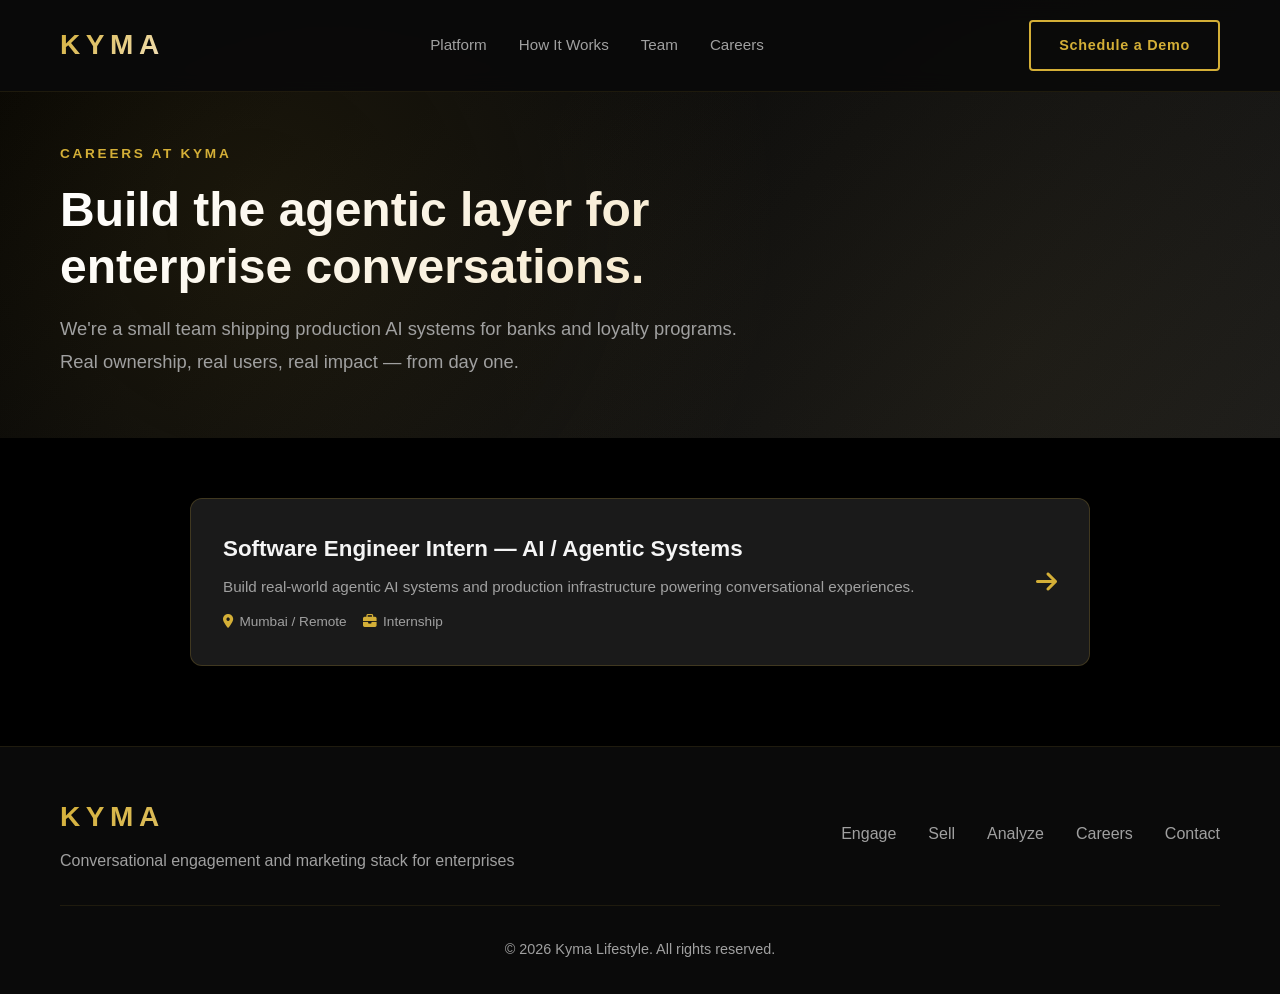
==== careers/index.html @ 0ba02172 "Add careers page with Software Engineer Intern role Adds a careers section at /careers/ listing open" ====
<!DOCTYPE html>
<html lang="en">
<head>
    <meta charset="UTF-8">
    <meta name="viewport" content="width=device-width, initial-scale=1.0">
    <title>Careers · Kyma</title>
    <meta name="description" content="Build agentic AI systems that power conversational engagement for enterprises. Open roles at Kyma.">
    <link rel="stylesheet" href="../styles.css">
    <link rel="stylesheet" href="https://cdnjs.cloudflare.com/ajax/libs/font-awesome/6.5.1/css/all.min.css">
    <style>
        .careers-hero {
            padding: 140px 20px 60px;
            background: linear-gradient(135deg, #000000 0%, #1a1a1a 100%);
            position: relative;
            overflow: hidden;
        }
        .careers-hero::before {
            content: '';
            position: absolute;
            top: 0; left: 0; right: 0; bottom: 0;
            background: radial-gradient(circle at 20% 50%, rgba(212, 175, 55, 0.1) 0%, transparent 50%),
                        radial-gradient(circle at 80% 80%, rgba(212, 175, 55, 0.05) 0%, transparent 50%);
            pointer-events: none;
        }
        .careers-hero .container { position: relative; z-index: 1; }
        .careers-eyebrow {
            display: inline-block;
            color: var(--primary-gold);
            font-size: 0.85rem;
            font-weight: 600;
            letter-spacing: 0.2em;
            text-transform: uppercase;
            margin-bottom: 1rem;
        }
        .careers-title {
            font-size: 3rem;
            font-weight: 700;
            line-height: 1.2;
            margin-bottom: 1rem;
            background: linear-gradient(135deg, #ffffff 0%, var(--secondary-gold) 100%);
            -webkit-background-clip: text;
            -webkit-text-fill-color: transparent;
            background-clip: text;
            max-width: 800px;
        }
        .careers-subtitle {
            color: var(--text-gray);
            font-size: 1.15rem;
            line-height: 1.8;
            max-width: 700px;
        }
        .roles-section {
            padding: 60px 20px 80px;
            background: var(--bg-dark);
        }
        .roles-grid {
            display: grid;
            gap: 1.5rem;
            max-width: 900px;
            margin: 0 auto;
        }
        .role-card {
            background: var(--bg-card);
            border: 1px solid rgba(212, 175, 55, 0.2);
            border-radius: 12px;
            padding: 2rem;
            text-decoration: none;
            color: inherit;
            transition: all 0.3s ease;
            display: flex;
            justify-content: space-between;
            align-items: center;
            gap: 1rem;
        }
        .role-card:hover {
            border-color: var(--primary-gold);
            transform: translateY(-3px);
            box-shadow: 0 10px 30px rgba(212, 175, 55, 0.15);
        }
        .role-info h3 {
            color: var(--text-light);
            font-size: 1.4rem;
            margin-bottom: 0.5rem;
        }
        .role-info p {
            color: var(--text-gray);
            font-size: 0.95rem;
            margin-bottom: 0.75rem;
        }
        .role-meta {
            display: flex;
            flex-wrap: wrap;
            gap: 1rem;
            color: var(--text-gray);
            font-size: 0.85rem;
        }
        .role-meta span i {
            color: var(--primary-gold);
            margin-right: 0.4rem;
        }
        .role-arrow {
            color: var(--primary-gold);
            font-size: 1.5rem;
            flex-shrink: 0;
        }
        .empty-state {
            text-align: center;
            color: var(--text-gray);
            padding: 2rem;
        }
        @media (max-width: 768px) {
            .careers-hero { padding: 110px 16px 40px; }
            .careers-title { font-size: 2.1rem; }
            .careers-subtitle { font-size: 1.02rem; }
            .roles-section { padding: 40px 16px 60px; }
            .role-card { flex-direction: column; align-items: flex-start; padding: 1.5rem; }
            .role-info h3 { font-size: 1.2rem; }
            .role-arrow { display: none; }
        }
        @media (max-width: 480px) {
            .careers-title { font-size: 1.7rem; }
            .careers-subtitle { font-size: 0.95rem; }
            .role-card { padding: 1.25rem; }
        }
    </style>
</head>
<body>
    <nav class="navbar">
        <div class="container">
            <div class="nav-content">
                <a href="../" class="logo" style="text-decoration: none;">KYMA</a>
                <div class="nav-links">
                    <a href="../#engage">Platform</a>
                    <a href="../#how-it-works">How It Works</a>
                    <a href="../#team">Team</a>
                    <a href="./">Careers</a>
                </div>
                <a href="../#contact" class="nav-cta">Schedule a Demo</a>
            </div>
        </div>
    </nav>

    <section class="careers-hero">
        <div class="container">
            <span class="careers-eyebrow">Careers at Kyma</span>
            <h1 class="careers-title">Build the agentic layer for enterprise conversations.</h1>
            <p class="careers-subtitle">
                We're a small team shipping production AI systems for banks and loyalty programs.
                Real ownership, real users, real impact — from day one.
            </p>
        </div>
    </section>

    <section class="roles-section">
        <div class="container">
            <div class="roles-grid">
                <a href="software-engineer-intern/" class="role-card">
                    <div class="role-info">
                        <h3>Software Engineer Intern — AI / Agentic Systems</h3>
                        <p>Build real-world agentic AI systems and production infrastructure powering conversational experiences.</p>
                        <div class="role-meta">
                            <span><i class="fas fa-location-dot"></i>Mumbai / Remote</span>
                            <span><i class="fas fa-briefcase"></i>Internship</span>
                        </div>
                    </div>
                    <div class="role-arrow"><i class="fas fa-arrow-right"></i></div>
                </a>
            </div>
        </div>
    </section>

    <footer class="footer">
        <div class="container">
            <div class="footer-content">
                <div class="footer-left">
                    <div class="logo">KYMA</div>
                    <p>Conversational engagement and marketing stack for enterprises</p>
                </div>
                <div class="footer-right">
                    <a href="../#engage">Engage</a>
                    <a href="../#sell">Sell</a>
                    <a href="../#analyze">Analyze</a>
                    <a href="./">Careers</a>
                    <a href="mailto:vatsal@kymalifestyle.com">Contact</a>
                </div>
            </div>
            <div class="footer-bottom">
                <p>&copy; 2026 Kyma Lifestyle. All rights reserved.</p>
            </div>
        </div>
    </footer>
</body>
</html>
---- styles.css ----
/* Reset and Base Styles */
* {
    margin: 0;
    padding: 0;
    box-sizing: border-box;
}

:root {
    --primary-dark: #0a0a0a;
    --primary-gold: #d4af37;
    --secondary-gold: #f4e4c1;
    --text-light: #f5f5f5;
    --text-gray: #a0a0a0;
    --bg-dark: #000000;
    --bg-card: #1a1a1a;
    --accent-blue: #2563eb;
    --accent-green: #25d366;
}

html {
    scroll-behavior: smooth;
    overflow-x: hidden;
}

body {
    font-family: -apple-system, BlinkMacSystemFont, 'Segoe UI', 'Roboto', 'Helvetica Neue', Arial, sans-serif;
    line-height: 1.6;
    color: var(--text-light);
    background-color: var(--bg-dark);
    overflow-x: hidden;
    width: 100%;
}

img, video, iframe { max-width: 100%; height: auto; }

.container {
    max-width: 1200px;
    margin: 0 auto;
    padding: 0 20px;
}

/* Navigation */
.navbar {
    position: fixed;
    top: 0;
    left: 0;
    right: 0;
    width: 100%;
    background: rgba(10, 10, 10, 0.95);
    backdrop-filter: blur(10px);
    z-index: 1000;
    border-bottom: 1px solid rgba(212, 175, 55, 0.1);
}

.nav-content {
    display: flex;
    justify-content: space-between;
    align-items: center;
    padding: 1.25rem 0;
    gap: 1rem;
    min-width: 0;
}

.logo, .nav-cta {
    flex-shrink: 0;
}

.logo {
    font-size: 1.75rem;
    font-weight: 700;
    letter-spacing: 0.2em;
    background: linear-gradient(135deg, var(--primary-gold), var(--secondary-gold));
    -webkit-background-clip: text;
    -webkit-text-fill-color: transparent;
    background-clip: text;
}

.nav-links {
    display: flex;
    gap: 2rem;
    align-items: center;
}

.nav-links a {
    color: var(--text-gray);
    text-decoration: none;
    font-weight: 500;
    font-size: 0.95rem;
    transition: color 0.3s ease;
}

.nav-links a:hover {
    color: var(--primary-gold);
}

.nav-cta {
    padding: 0.75rem 1.75rem;
    background: transparent;
    color: var(--primary-gold);
    border: 2px solid var(--primary-gold);
    text-decoration: none;
    border-radius: 4px;
    font-weight: 600;
    font-size: 0.9rem;
    transition: all 0.3s ease;
    letter-spacing: 0.05em;
    white-space: nowrap;
}

.nav-cta:hover {
    background: var(--primary-gold);
    color: var(--bg-dark);
    transform: translateY(-2px);
}

/* Hero Section */
.hero {
    min-height: 90vh;
    display: flex;
    align-items: center;
    padding: 140px 20px 80px;
    background: linear-gradient(135deg, #000000 0%, #1a1a1a 100%);
    position: relative;
    overflow: hidden;
}

.hero::before {
    content: '';
    position: absolute;
    top: 0;
    left: 0;
    right: 0;
    bottom: 0;
    background: radial-gradient(circle at 20% 50%, rgba(212, 175, 55, 0.1) 0%, transparent 50%),
                radial-gradient(circle at 80% 80%, rgba(212, 175, 55, 0.05) 0%, transparent 50%);
    pointer-events: none;
}

.hero-wrapper {
    display: grid;
    grid-template-columns: 1fr 1fr;
    gap: 4rem;
    align-items: center;
    position: relative;
    z-index: 1;
}

.hero-text {
    max-width: 600px;
}

.hero-title {
    font-size: 3.25rem;
    font-weight: 700;
    line-height: 1.2;
    margin-bottom: 1.5rem;
    background: linear-gradient(135deg, #ffffff 0%, var(--secondary-gold) 100%);
    -webkit-background-clip: text;
    -webkit-text-fill-color: transparent;
    background-clip: text;
}

.hero-subtitle {
    font-size: 1.2rem;
    color: var(--text-gray);
    margin-bottom: 2rem;
    line-height: 1.8;
}

.cta-button {
    display: inline-block;
    padding: 1rem 2.5rem;
    background: var(--primary-gold);
    color: var(--bg-dark);
    text-decoration: none;
    border-radius: 6px;
    font-weight: 700;
    font-size: 1.05rem;
    transition: all 0.3s ease;
    letter-spacing: 0.05em;
    box-shadow: 0 4px 20px rgba(212, 175, 55, 0.3);
}

.cta-button:hover {
    transform: translateY(-3px);
    box-shadow: 0 6px 30px rgba(212, 175, 55, 0.5);
}

.platform-badges {
    display: flex;
    gap: 1.5rem;
    margin-top: 2rem;
    font-size: 2rem;
}

.platform-badges i {
    color: var(--primary-gold);
    transition: transform 0.3s ease;
}

.platform-badges i:hover {
    transform: scale(1.1);
}

/* Chat Mockup */
.hero-chat {
    display: flex;
    justify-content: center;
    align-items: center;
}

.chat-container {
    width: 100%;
    max-width: 400px;
    background: var(--bg-card);
    border-radius: 20px;
    overflow: hidden;
    border: 1px solid rgba(212, 175, 55, 0.2);
    box-shadow: 0 10px 40px rgba(0, 0, 0, 0.5);
}

.chat-header {
    background: linear-gradient(135deg, var(--primary-gold), var(--secondary-gold));
    padding: 1.25rem;
    display: flex;
    justify-content: space-between;
    align-items: center;
}

.chat-logo {
    font-size: 1.25rem;
    font-weight: 700;
    color: var(--bg-dark);
    letter-spacing: 0.15em;
}

.chat-status {
    font-size: 0.85rem;
    color: rgba(10, 10, 10, 0.7);
    font-weight: 600;
}

.chat-messages {
    padding: 1.5rem;
    height: 400px;
    overflow: hidden;
    display: flex;
    flex-direction: column;
    gap: 1rem;
}

.chat-message {
    display: flex;
    animation: slideIn 0.4s ease;
}

@keyframes slideIn {
    from {
        opacity: 0;
        transform: translateY(10px);
    }
    to {
        opacity: 1;
        transform: translateY(0);
    }
}

.chat-message.user {
    justify-content: flex-end;
}

.chat-message.kyma {
    justify-content: flex-start;
}

.message-bubble {
    max-width: 80%;
    padding: 0.9rem 1.2rem;
    border-radius: 18px;
    font-size: 0.95rem;
    line-height: 1.5;
}

.chat-message.user .message-bubble {
    background: linear-gradient(135deg, rgba(212, 175, 55, 0.2), rgba(244, 228, 193, 0.15));
    color: var(--text-light);
    border-bottom-right-radius: 4px;
}

.chat-message.kyma .message-bubble {
    background: rgba(255, 255, 255, 0.05);
    color: var(--text-light);
    border-bottom-left-radius: 4px;
}

.typing-indicator {
    display: flex;
    gap: 5px;
    padding: 0.9rem 1.2rem;
    background: rgba(255, 255, 255, 0.05);
    border-radius: 18px;
    width: fit-content;
}

.typing-dot {
    width: 8px;
    height: 8px;
    background: var(--primary-gold);
    border-radius: 50%;
    animation: typing 1.4s infinite;
}

.typing-dot:nth-child(2) {
    animation-delay: 0.2s;
}

.typing-dot:nth-child(3) {
    animation-delay: 0.4s;
}

@keyframes typing {
    0%, 60%, 100% {
        transform: translateY(0);
        opacity: 0.7;
    }
    30% {
        transform: translateY(-10px);
        opacity: 1;
    }
}

/* Icon Wrapper */
.icon-wrapper {
    width: 70px;
    height: 70px;
    border-radius: 50%;
    background: linear-gradient(135deg, rgba(212, 175, 55, 0.2), rgba(244, 228, 193, 0.1));
    display: flex;
    align-items: center;
    justify-content: center;
    margin: 0 auto 1.5rem;
    font-size: 2rem;
    color: var(--primary-gold);
}

/* Section Styles */
section {
    padding: 100px 20px;
}

.section-title {
    font-size: 2.75rem;
    text-align: center;
    margin-bottom: 1rem;
    font-weight: 700;
    background: linear-gradient(135deg, #ffffff 0%, var(--secondary-gold) 100%);
    -webkit-background-clip: text;
    -webkit-text-fill-color: transparent;
    background-clip: text;
}

.section-subtitle {
    text-align: center;
    font-size: 1.2rem;
    color: var(--text-gray);
    margin-bottom: 4rem;
    max-width: 700px;
    margin-left: auto;
    margin-right: auto;
}

/* Pillar Sections */
.pillar.engage {
    background: var(--primary-dark);
}

.pillar.sell {
    background: var(--bg-dark);
}

.pillar.analyze {
    background: var(--primary-dark);
}

.pillar-header {
    text-align: center;
    margin-bottom: 2rem;
}

.pillar-icon-wrapper {
    width: 90px;
    height: 90px;
    border-radius: 50%;
    background: linear-gradient(135deg, var(--primary-gold), var(--secondary-gold));
    color: var(--bg-dark);
    font-size: 2.5rem;
    display: flex;
    align-items: center;
    justify-content: center;
    margin: 0 auto 1.5rem;
}

.pillar-grid {
    display: grid;
    grid-template-columns: repeat(auto-fit, minmax(300px, 1fr));
    gap: 2rem;
    margin-top: 4rem;
}

.pillar-card {
    background: var(--bg-card);
    padding: 2.5rem;
    border-radius: 12px;
    border: 1px solid rgba(212, 175, 55, 0.1);
    text-align: center;
    transition: all 0.3s ease;
}

.pillar-card:hover {
    border-color: var(--primary-gold);
    transform: translateY(-5px);
    box-shadow: 0 10px 30px rgba(212, 175, 55, 0.2);
}

.pillar-card h3 {
    font-size: 1.5rem;
    margin-bottom: 1rem;
    color: var(--text-light);
}

.pillar-card p {
    color: var(--text-gray);
    line-height: 1.7;
}

/* How It Works Section */
.how-it-works {
    background: var(--bg-dark);
}

.steps {
    display: grid;
    grid-template-columns: repeat(auto-fit, minmax(250px, 1fr));
    gap: 3rem;
    margin-top: 4rem;
}

.step {
    text-align: center;
}

.step-icon {
    width: 70px;
    height: 70px;
    border-radius: 50%;
    background: linear-gradient(135deg, var(--primary-gold), var(--secondary-gold));
    color: var(--bg-dark);
    font-size: 2rem;
    display: flex;
    align-items: center;
    justify-content: center;
    margin: 0 auto 1.5rem;
}

.step h3 {
    font-size: 1.5rem;
    margin-bottom: 1rem;
    color: var(--text-light);
}

.step p {
    color: var(--text-gray);
    line-height: 1.7;
}

/* Team Section */
.team {
    background: var(--bg-dark);
}

.team-bio {
    text-align: center;
    font-size: 1.15rem;
    color: var(--text-gray);
    max-width: 900px;
    margin: 2rem auto 4rem;
    line-height: 1.8;
}

.team-grid {
    display: grid;
    grid-template-columns: repeat(3, 1fr);
    gap: 3rem;
    max-width: 1100px;
    margin: 0 auto;
}

.team-member {
    background: var(--bg-card);
    padding: 2.5rem;
    border-radius: 12px;
    text-align: center;
    border: 1px solid rgba(212, 175, 55, 0.1);
    transition: all 0.3s ease;
}

.team-member:hover {
    border-color: var(--primary-gold);
    transform: translateY(-5px);
}

.member-photo {
    width: 150px;
    height: 150px;
    margin: 0 auto 1.5rem;
    border-radius: 50%;
    overflow: hidden;
    border: 3px solid var(--primary-gold);
}

.photo-placeholder {
    width: 100%;
    height: 100%;
    background: linear-gradient(135deg, var(--primary-gold), var(--secondary-gold));
    display: flex;
    align-items: center;
    justify-content: center;
    font-size: 3rem;
    font-weight: 700;
    color: var(--bg-dark);
}

.team-member h3 {
    font-size: 1.6rem;
    margin-bottom: 0.5rem;
    color: var(--text-light);
}

.member-role {
    color: var(--primary-gold);
    font-size: 1.1rem;
    margin-bottom: 1.5rem;
    font-weight: 600;
}

.member-contact {
    display: flex;
    flex-direction: column;
    gap: 0.75rem;
}

.member-contact a {
    color: var(--text-gray);
    text-decoration: none;
    transition: color 0.3s ease;
    font-size: 0.95rem;
}

.member-contact a:hover {
    color: var(--primary-gold);
}

.social-links {
    display: flex;
    gap: 1rem;
    justify-content: center;
    margin-top: 0.5rem;
}

.linkedin-link,
.twitter-link {
    display: inline-flex;
    align-items: center;
    justify-content: center;
    font-size: 1.5rem;
    width: 40px;
    height: 40px;
    border-radius: 50%;
    transition: all 0.3s ease;
}

.linkedin-link {
    color: var(--accent-blue) !important;
}

.linkedin-link:hover {
    background: rgba(37, 99, 235, 0.1);
    transform: scale(1.1);
}

.twitter-link {
    color: #1DA1F2 !important;
}

.twitter-link:hover {
    background: rgba(29, 161, 242, 0.1);
    transform: scale(1.1);
}

/* Contact Section */
.contact {
    background: linear-gradient(135deg, var(--primary-dark) 0%, var(--bg-dark) 100%);
    text-align: center;
    padding: 120px 20px;
}

.contact-content h2 {
    font-size: 3rem;
    margin-bottom: 1rem;
    background: linear-gradient(135deg, #ffffff 0%, var(--secondary-gold) 100%);
    -webkit-background-clip: text;
    -webkit-text-fill-color: transparent;
    background-clip: text;
}

.contact-content p {
    font-size: 1.25rem;
    color: var(--text-gray);
    margin-bottom: 3rem;
}

.contact-options {
    display: flex;
    gap: 1.5rem;
    justify-content: center;
    flex-wrap: wrap;
}

.contact-button {
    padding: 1rem 2.5rem;
    background: var(--primary-gold);
    color: var(--bg-dark);
    text-decoration: none;
    border-radius: 6px;
    font-weight: 700;
    font-size: 1.05rem;
    transition: all 0.3s ease;
    letter-spacing: 0.05em;
}

.contact-button:hover {
    transform: translateY(-3px);
    box-shadow: 0 6px 30px rgba(212, 175, 55, 0.5);
}

.contact-button.secondary {
    background: transparent;
    color: var(--primary-gold);
    border: 2px solid var(--primary-gold);
}

.contact-button.secondary:hover {
    background: var(--primary-gold);
    color: var(--bg-dark);
}

/* Footer */
.footer {
    background: var(--primary-dark);
    padding: 3rem 20px 2rem;
    border-top: 1px solid rgba(212, 175, 55, 0.1);
}

.footer-content {
    display: flex;
    justify-content: space-between;
    align-items: center;
    margin-bottom: 2rem;
    flex-wrap: wrap;
    gap: 2rem;
}

.footer-left p {
    color: var(--text-gray);
    margin-top: 0.5rem;
}

.footer-right {
    display: flex;
    gap: 2rem;
}

.footer-right a {
    color: var(--text-gray);
    text-decoration: none;
    transition: color 0.3s ease;
}

.footer-right a:hover {
    color: var(--primary-gold);
}

.footer-bottom {
    text-align: center;
    padding-top: 2rem;
    border-top: 1px solid rgba(212, 175, 55, 0.1);
}

.footer-bottom p {
    color: var(--text-gray);
    font-size: 0.9rem;
}

/* Responsive Design */
@media (max-width: 1024px) {
    .team-grid {
        grid-template-columns: repeat(2, 1fr);
    }
}

@media (max-width: 768px) {
    .nav-links {
        display: none;
    }

    .nav-content {
        gap: 0.75rem;
        padding: 0.95rem 0;
    }

    .logo {
        font-size: 1.5rem;
        letter-spacing: 0.18em;
    }

    .nav-cta {
        padding: 0.55rem 1rem;
        font-size: 0.8rem;
        letter-spacing: 0.03em;
    }

    .hero {
        padding: 110px 0 60px;
        min-height: auto;
    }

    .hero-wrapper {
        grid-template-columns: 1fr;
        gap: 2.5rem;
    }

    .hero-text {
        text-align: center;
        max-width: 100%;
    }

    .hero-title {
        font-size: 2.4rem;
    }

    .hero-subtitle {
        font-size: 1.05rem;
        line-height: 1.65;
    }

    .platform-badges {
        justify-content: center;
        gap: 1.25rem;
        font-size: 1.75rem;
    }

    .chat-container {
        max-width: 100%;
    }

    .chat-messages {
        height: 380px;
    }

    section {
        padding: 60px 0;
    }

    .section-title {
        font-size: 2rem;
    }

    .section-subtitle {
        font-size: 1.05rem;
        margin-bottom: 2.5rem;
    }

    .pillar-icon-wrapper {
        width: 70px;
        height: 70px;
        font-size: 2rem;
    }

    .pillar-grid,
    .steps,
    .team-grid {
        grid-template-columns: 1fr;
        gap: 1.25rem;
        margin-top: 2rem;
    }

    .pillar-card,
    .team-member {
        padding: 1.75rem 1.5rem;
    }

    .step h3,
    .pillar-card h3 {
        font-size: 1.25rem;
    }

    .team-bio {
        font-size: 1rem;
        margin: 1.5rem auto 2.5rem;
    }

    .member-photo {
        width: 110px;
        height: 110px;
    }

    .photo-placeholder {
        font-size: 2.25rem;
    }

    .team-member h3 {
        font-size: 1.35rem;
    }

    .contact {
        padding: 70px 0;
    }

    .contact-content h2 {
        font-size: 2rem;
    }

    .contact-content p {
        font-size: 1.05rem;
        margin-bottom: 2rem;
    }

    .footer {
        padding: 2.5rem 0 1.5rem;
    }

    .footer-content {
        flex-direction: column;
        text-align: center;
    }

    .footer-right {
        flex-wrap: wrap;
        justify-content: center;
        gap: 1.25rem;
    }
}

@media (max-width: 480px) {
    .container {
        padding: 0 16px;
    }

    .nav-content {
        gap: 0.5rem;
        padding: 0.85rem 0;
    }

    .logo {
        font-size: 1.3rem;
        letter-spacing: 0.12em;
    }

    .nav-cta {
        padding: 0.5rem 0.8rem;
        font-size: 0.74rem;
        border-width: 1.5px;
        letter-spacing: 0.02em;
    }

    .hero {
        padding: 100px 0 50px;
    }

    .hero-title {
        font-size: 1.95rem;
        line-height: 1.18;
    }

    .hero-subtitle {
        font-size: 0.98rem;
    }

    .cta-button {
        padding: 0.85rem 2rem;
        font-size: 1rem;
    }

    .platform-badges {
        font-size: 1.5rem;
        gap: 1rem;
    }

    section {
        padding: 50px 0;
    }

    .section-title {
        font-size: 1.7rem;
    }

    .section-subtitle {
        font-size: 1rem;
    }

    .pillar-card,
    .team-member {
        padding: 1.5rem 1.25rem;
    }

    .contact {
        padding: 60px 0;
    }

    .contact-content h2 {
        font-size: 1.7rem;
    }

    .contact-options {
        flex-direction: column;
    }

    .contact-button {
        width: 100%;
        text-align: center;
    }

    .chat-messages {
        height: 340px;
        padding: 1rem;
    }

    .chat-header {
        padding: 1rem;
    }

    .chat-logo {
        font-size: 1.1rem;
    }

    .message-bubble {
        font-size: 0.9rem;
        padding: 0.75rem 1rem;
    }

    .footer-right {
        gap: 1rem 1.5rem;
        font-size: 0.92rem;
    }
}

@media (max-width: 360px) {
    .container {
        padding: 0 14px;
    }

    .nav-content {
        gap: 0.4rem;
    }

    .logo {
        font-size: 1.2rem;
        letter-spacing: 0.1em;
    }

    .nav-cta {
        padding: 0.45rem 0.65rem;
        font-size: 0.7rem;
    }

    .hero-title {
        font-size: 1.75rem;
    }
}
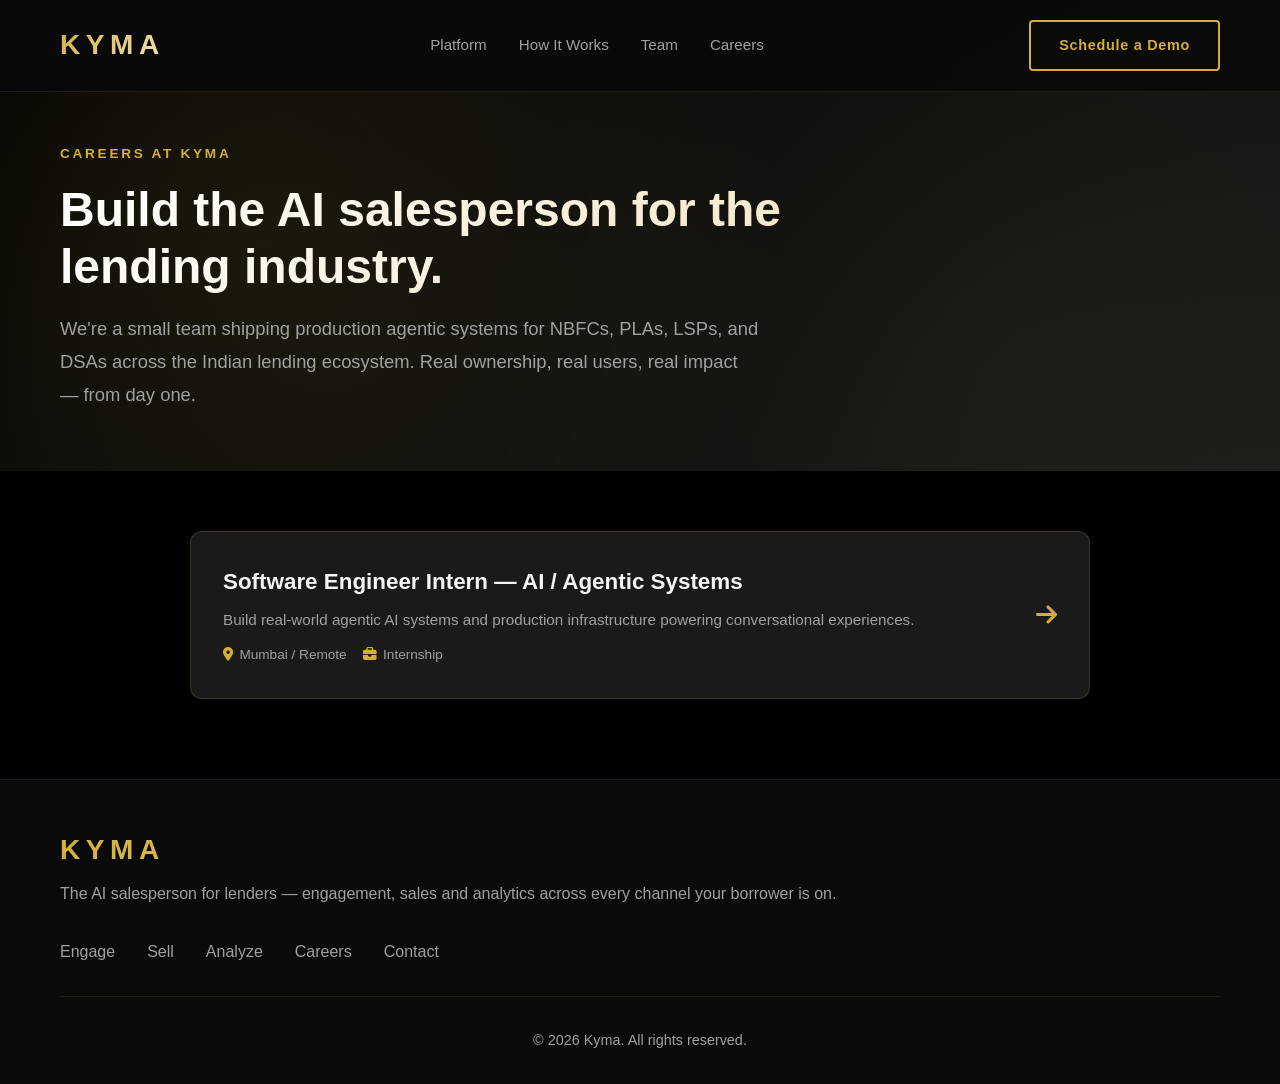
==== commit b3ac1478: "Rebrand to AI salesperson for lending (NBFC/PLA/LSP/DSA) Pivot positioning from generic "engagement " ====
--- a/careers/index.html
+++ b/careers/index.html
@@ -143,9 +143,9 @@
     <section class="careers-hero">
         <div class="container">
             <span class="careers-eyebrow">Careers at Kyma</span>
-            <h1 class="careers-title">Build the agentic layer for enterprise conversations.</h1>
+            <h1 class="careers-title">Build the AI salesperson for the lending industry.</h1>
             <p class="careers-subtitle">
-                We're a small team shipping production AI systems for banks and loyalty programs.
+                We're a small team shipping production agentic systems for NBFCs, PLAs, LSPs, and DSAs across the Indian lending ecosystem.
                 Real ownership, real users, real impact — from day one.
             </p>
         </div>
@@ -174,7 +174,7 @@
             <div class="footer-content">
                 <div class="footer-left">
                     <div class="logo">KYMA</div>
-                    <p>Conversational engagement and marketing stack for enterprises</p>
+                    <p>The AI salesperson for lenders — engagement, sales and analytics across every channel your borrower is on.</p>
                 </div>
                 <div class="footer-right">
                     <a href="../#engage">Engage</a>
@@ -185,7 +185,7 @@
                 </div>
             </div>
             <div class="footer-bottom">
-                <p>&copy; 2026 Kyma Lifestyle. All rights reserved.</p>
+                <p>&copy; 2026 Kyma. All rights reserved.</p>
             </div>
         </div>
     </footer>
--- a/styles.css
+++ b/styles.css
@@ -205,8 +205,10 @@
 /* Chat Mockup */
 .hero-chat {
     display: flex;
+    flex-direction: column;
+    align-items: center;
     justify-content: center;
-    align-items: center;
+    width: 100%;
 }
 
 .chat-container {
@@ -243,10 +245,26 @@
 .chat-messages {
     padding: 1.5rem;
     height: 400px;
-    overflow: hidden;
+    overflow-y: auto;
+    overflow-x: hidden;
     display: flex;
     flex-direction: column;
     gap: 1rem;
+    scrollbar-width: thin;
+    scrollbar-color: rgba(212, 175, 55, 0.3) transparent;
+}
+
+.chat-messages::-webkit-scrollbar {
+    width: 4px;
+}
+
+.chat-messages::-webkit-scrollbar-track {
+    background: transparent;
+}
+
+.chat-messages::-webkit-scrollbar-thumb {
+    background: rgba(212, 175, 55, 0.3);
+    border-radius: 2px;
 }
 
 .chat-message {
@@ -977,3 +995,490 @@
         font-size: 1.75rem;
     }
 }
+
+/* =====================================================
+   Lending salesperson — hero supporting elements
+   ===================================================== */
+
+.hero-tagline {
+    font-size: 1.35rem;
+    color: var(--secondary-gold);
+    font-weight: 600;
+    margin-bottom: 1.25rem;
+    line-height: 1.4;
+}
+
+.audience-strip {
+    display: flex;
+    flex-wrap: wrap;
+    gap: 0.5rem;
+    margin-bottom: 2rem;
+}
+
+.audience-strip span {
+    background: rgba(212, 175, 55, 0.12);
+    color: var(--secondary-gold);
+    padding: 0.35rem 0.85rem;
+    border-radius: 999px;
+    font-size: 0.85rem;
+    font-weight: 600;
+    letter-spacing: 0.05em;
+    border: 1px solid rgba(212, 175, 55, 0.25);
+}
+
+.channel-strip {
+    display: flex;
+    flex-wrap: wrap;
+    align-items: center;
+    gap: 0.6rem;
+    margin-top: 1.75rem;
+    color: var(--text-gray);
+    font-size: 0.9rem;
+}
+
+.channel-strip .channel {
+    display: inline-flex;
+    align-items: center;
+    gap: 0.4rem;
+    padding: 0.4rem 0.85rem;
+    border-radius: 999px;
+    border: 1px solid rgba(212, 175, 55, 0.2);
+    background: rgba(255, 255, 255, 0.02);
+    font-weight: 600;
+    font-size: 0.85rem;
+}
+
+.channel-strip .channel.live {
+    color: var(--accent-green);
+    border-color: rgba(37, 211, 102, 0.4);
+    background: rgba(37, 211, 102, 0.08);
+}
+
+.channel-strip .channel.soon {
+    color: var(--text-light);
+}
+
+.channel-strip .channel.more {
+    background: transparent;
+    border: none;
+    color: var(--text-gray);
+    padding: 0.4rem 0;
+    font-weight: 400;
+    font-size: 0.82rem;
+}
+
+.voice-soon {
+    display: inline-block;
+    margin-left: 0.35rem;
+    padding: 0.1rem 0.45rem;
+    background: rgba(212, 175, 55, 0.18);
+    color: var(--primary-gold);
+    border-radius: 4px;
+    font-size: 0.65rem;
+    font-style: normal;
+    font-weight: 700;
+    letter-spacing: 0.08em;
+    text-transform: uppercase;
+}
+
+/* =====================================================
+   Demo tabs + chat surface additions
+   ===================================================== */
+
+.demo-tabs {
+    display: flex;
+    flex-wrap: wrap;
+    gap: 0.4rem;
+    max-width: 400px;
+    margin: 0 auto 0.75rem;
+}
+
+.demo-tab {
+    flex: 1 1 calc(33.333% - 0.4rem);
+    min-width: 0;
+    background: rgba(255, 255, 255, 0.03);
+    border: 1px solid rgba(212, 175, 55, 0.15);
+    color: var(--text-gray);
+    font-family: inherit;
+    font-size: 0.72rem;
+    font-weight: 600;
+    padding: 0.55rem 0.5rem;
+    border-radius: 8px;
+    cursor: pointer;
+    line-height: 1.25;
+    text-align: center;
+    transition: all 0.2s ease;
+}
+
+.demo-tab:hover {
+    color: var(--text-light);
+    border-color: rgba(212, 175, 55, 0.4);
+}
+
+.demo-tab.active {
+    background: linear-gradient(135deg, rgba(212, 175, 55, 0.25), rgba(244, 228, 193, 0.12));
+    color: var(--secondary-gold);
+    border-color: var(--primary-gold);
+}
+
+.demo-channel-caption {
+    max-width: 400px;
+    margin: 0.75rem auto 0;
+    text-align: center;
+    color: var(--text-gray);
+    font-size: 0.78rem;
+    font-style: italic;
+    opacity: 0.75;
+}
+
+/* Stage ribbon inside chat */
+.stage-ribbon {
+    display: flex;
+    flex-wrap: wrap;
+    gap: 0.3rem;
+    padding: 0.6rem 0.9rem;
+    background: rgba(0, 0, 0, 0.35);
+    border-bottom: 1px solid rgba(212, 175, 55, 0.1);
+    justify-content: center;
+}
+
+.stage {
+    font-size: 0.65rem;
+    letter-spacing: 0.04em;
+    text-transform: uppercase;
+    font-weight: 600;
+    padding: 0.18rem 0.55rem;
+    border-radius: 999px;
+    border: 1px solid rgba(255, 255, 255, 0.08);
+    transition: all 0.4s ease;
+    white-space: nowrap;
+}
+
+.stage.pending {
+    color: rgba(160, 160, 160, 0.5);
+    background: transparent;
+}
+
+.stage.active {
+    color: var(--bg-dark);
+    background: linear-gradient(135deg, var(--primary-gold), var(--secondary-gold));
+    border-color: var(--primary-gold);
+    box-shadow: 0 0 0 0 rgba(212, 175, 55, 0.5);
+    animation: stagePulse 1.6s ease-in-out infinite;
+}
+
+.stage.done {
+    color: var(--secondary-gold);
+    background: rgba(212, 175, 55, 0.15);
+    border-color: rgba(212, 175, 55, 0.4);
+}
+
+.stage.done::before {
+    content: '✓ ';
+    opacity: 0.85;
+}
+
+@keyframes stagePulse {
+    0%, 100% { box-shadow: 0 0 0 0 rgba(212, 175, 55, 0.45); }
+    50% { box-shadow: 0 0 0 6px rgba(212, 175, 55, 0); }
+}
+
+/* =====================================================
+   Rich WhatsApp-primitive bubbles
+   ===================================================== */
+
+.chat-message.system {
+    justify-content: center;
+}
+
+.system-bubble {
+    background: rgba(212, 175, 55, 0.08);
+    color: var(--secondary-gold);
+    font-size: 0.78rem;
+    font-style: italic;
+    padding: 0.4rem 0.85rem;
+    border-radius: 999px;
+    border: 1px dashed rgba(212, 175, 55, 0.35);
+    max-width: 85%;
+}
+
+.system-bubble i {
+    margin-right: 0.3rem;
+    opacity: 0.8;
+}
+
+.chat-divider-row {
+    display: flex;
+    justify-content: center;
+    margin: 0.5rem 0;
+}
+
+.chat-divider {
+    color: var(--text-gray);
+    font-size: 0.72rem;
+    font-weight: 600;
+    letter-spacing: 0.08em;
+    text-transform: uppercase;
+    padding: 0.3rem 0.85rem;
+    background: rgba(0, 0, 0, 0.35);
+    border-radius: 999px;
+}
+
+.consent-bubble {
+    border-left: 3px solid var(--primary-gold);
+    padding: 0.85rem 1rem !important;
+}
+
+.consent-text {
+    margin-bottom: 0.65rem;
+    font-size: 0.92rem;
+}
+
+.consent-actions {
+    display: flex;
+    gap: 0.4rem;
+    flex-wrap: wrap;
+}
+
+.consent-btn {
+    font-size: 0.78rem;
+    padding: 0.35rem 0.75rem;
+    border-radius: 6px;
+    background: rgba(255, 255, 255, 0.06);
+    border: 1px solid rgba(212, 175, 55, 0.25);
+    color: var(--text-light);
+    font-weight: 600;
+}
+
+.consent-btn.primary {
+    background: linear-gradient(135deg, var(--primary-gold), var(--secondary-gold));
+    color: var(--bg-dark);
+    border-color: transparent;
+}
+
+.flow-card {
+    padding: 0.85rem 1rem !important;
+    border-left: 3px solid var(--accent-green);
+    width: 100%;
+    max-width: 90% !important;
+}
+
+.flow-header {
+    font-size: 0.72rem;
+    font-weight: 700;
+    color: var(--accent-green);
+    text-transform: uppercase;
+    letter-spacing: 0.06em;
+    margin-bottom: 0.55rem;
+}
+
+.flow-header i {
+    margin-right: 0.35rem;
+}
+
+.flow-field {
+    display: flex;
+    justify-content: space-between;
+    font-size: 0.82rem;
+    padding: 0.3rem 0;
+    border-bottom: 1px solid rgba(255, 255, 255, 0.06);
+}
+
+.flow-field:last-of-type {
+    border-bottom: none;
+}
+
+.flow-label {
+    color: var(--text-gray);
+}
+
+.flow-input {
+    color: var(--text-light);
+    opacity: 0.5;
+    font-family: monospace;
+    letter-spacing: 0.1em;
+}
+
+.flow-submit {
+    margin-top: 0.6rem;
+    text-align: center;
+    background: var(--accent-green);
+    color: var(--bg-dark);
+    font-weight: 700;
+    font-size: 0.82rem;
+    padding: 0.4rem;
+    border-radius: 6px;
+    letter-spacing: 0.05em;
+}
+
+.offer-card {
+    padding: 0.85rem 1rem !important;
+    border-left: 3px solid var(--primary-gold);
+    width: 100%;
+    max-width: 90% !important;
+}
+
+.offer-header {
+    font-size: 0.72rem;
+    font-weight: 700;
+    color: var(--primary-gold);
+    text-transform: uppercase;
+    letter-spacing: 0.06em;
+    margin-bottom: 0.55rem;
+}
+
+.offer-header i {
+    margin-right: 0.35rem;
+}
+
+.offer-row {
+    display: flex;
+    justify-content: space-between;
+    align-items: center;
+    padding: 0.55rem 0;
+    border-bottom: 1px solid rgba(255, 255, 255, 0.06);
+    gap: 0.5rem;
+}
+
+.offer-row:last-child {
+    border-bottom: none;
+}
+
+.offer-amount {
+    font-weight: 700;
+    color: var(--text-light);
+    font-size: 0.95rem;
+}
+
+.offer-meta {
+    color: var(--text-gray);
+    font-size: 0.78rem;
+    margin-top: 0.1rem;
+}
+
+.offer-tag {
+    background: rgba(212, 175, 55, 0.15);
+    color: var(--secondary-gold);
+    font-size: 0.7rem;
+    font-weight: 700;
+    padding: 0.2rem 0.55rem;
+    border-radius: 4px;
+    letter-spacing: 0.05em;
+    text-transform: uppercase;
+    flex-shrink: 0;
+}
+
+/* =====================================================
+   Sell-section proof ribbon (static 7-stage strip)
+   ===================================================== */
+
+.proof-ribbon {
+    display: flex;
+    flex-wrap: wrap;
+    justify-content: center;
+    gap: 0.5rem;
+    max-width: 900px;
+    margin: 0 auto 2rem;
+    padding: 0 1rem;
+}
+
+.proof-ribbon span {
+    font-size: 0.78rem;
+    font-weight: 600;
+    letter-spacing: 0.05em;
+    text-transform: uppercase;
+    color: var(--secondary-gold);
+    padding: 0.35rem 0.85rem;
+    border: 1px solid rgba(212, 175, 55, 0.35);
+    border-radius: 999px;
+    background: rgba(212, 175, 55, 0.06);
+    position: relative;
+}
+
+.proof-ribbon span:not(:last-child)::after {
+    content: '→';
+    position: absolute;
+    right: -0.85rem;
+    top: 50%;
+    transform: translateY(-50%);
+    color: var(--text-gray);
+    font-size: 0.8rem;
+    opacity: 0.6;
+}
+
+/* =====================================================
+   Responsive overrides for new elements
+   ===================================================== */
+
+@media (max-width: 768px) {
+    .hero-tagline {
+        font-size: 1.1rem;
+        text-align: center;
+    }
+
+    .audience-strip {
+        justify-content: center;
+    }
+
+    .channel-strip {
+        justify-content: center;
+        font-size: 0.82rem;
+    }
+
+    .channel-strip .channel.more {
+        flex-basis: 100%;
+        text-align: center;
+    }
+
+    .demo-tab {
+        font-size: 0.68rem;
+        padding: 0.5rem 0.4rem;
+    }
+
+    .stage {
+        font-size: 0.6rem;
+        padding: 0.15rem 0.45rem;
+    }
+
+    .proof-ribbon span {
+        font-size: 0.7rem;
+        padding: 0.3rem 0.6rem;
+    }
+
+    .proof-ribbon span:not(:last-child)::after {
+        right: -0.7rem;
+    }
+}
+
+@media (max-width: 480px) {
+    .hero-tagline {
+        font-size: 0.98rem;
+    }
+
+    .audience-strip span {
+        font-size: 0.75rem;
+        padding: 0.3rem 0.7rem;
+    }
+
+    .demo-tab {
+        font-size: 0.62rem;
+        padding: 0.45rem 0.3rem;
+    }
+
+    .demo-channel-caption {
+        font-size: 0.7rem;
+    }
+
+    .proof-ribbon {
+        gap: 0.35rem;
+    }
+
+    .proof-ribbon span {
+        font-size: 0.62rem;
+        padding: 0.25rem 0.5rem;
+    }
+
+    .proof-ribbon span:not(:last-child)::after {
+        display: none;
+    }
+}
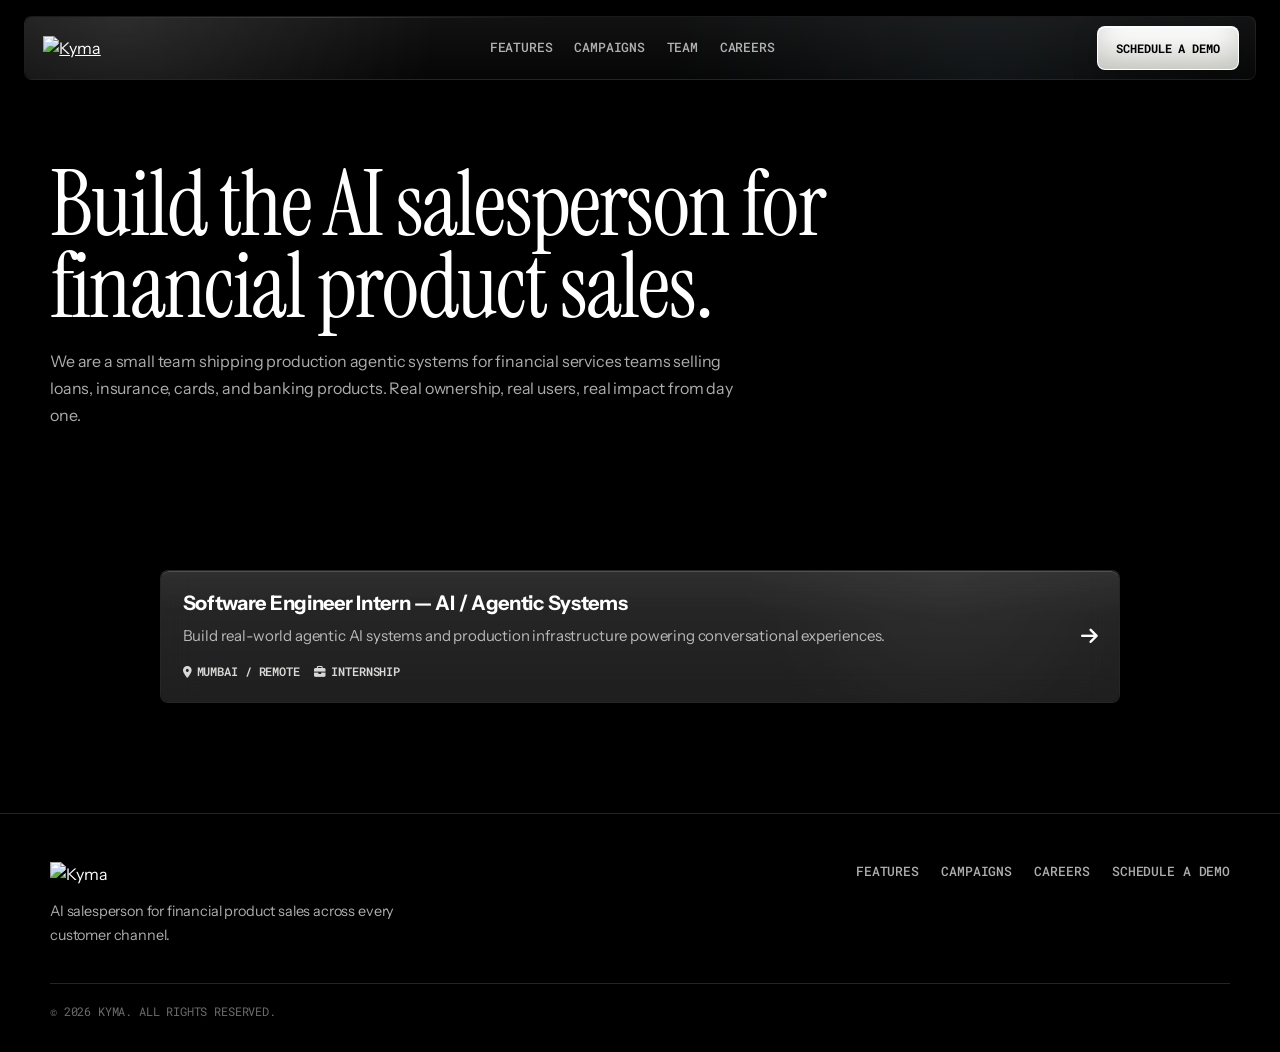
==== commit 69b9f4ca: "Update homepage messaging and layout" ====
--- a/careers/index.html
+++ b/careers/index.html
@@ -4,184 +4,90 @@
     <meta charset="UTF-8">
     <meta name="viewport" content="width=device-width, initial-scale=1.0">
     <title>Careers · Kyma</title>
-    <meta name="description" content="Build agentic AI systems that power conversational engagement for enterprises. Open roles at Kyma.">
+    <meta name="description" content="Build agentic AI systems that power conversational sales for financial products. Open roles at Kyma.">
+    <meta property="og:title" content="Careers · Kyma">
+    <meta property="og:description" content="Build agentic AI systems that power conversational sales for financial products. Open roles at Kyma.">
+    <meta property="og:type" content="website">
+    <meta property="og:url" content="https://kymahq.com/careers/">
+    <meta property="og:image" content="https://kymahq.com/assets/brand/og-image.png">
+    <meta property="og:image:width" content="720">
+    <meta property="og:image:height" content="405">
+    <meta property="og:image:alt" content="Kyma — Sell Financial Products">
+    <meta name="twitter:card" content="summary_large_image">
+    <meta name="twitter:title" content="Careers · Kyma">
+    <meta name="twitter:description" content="Build agentic AI systems that power conversational sales for financial products. Open roles at Kyma.">
+    <meta name="twitter:image" content="https://kymahq.com/assets/brand/og-image.png">
+    <meta name="twitter:image:alt" content="Kyma — Sell Financial Products">
+    <link rel="icon" type="image/svg+xml" href="../assets/brand/favicon.svg">
+    <link rel="preconnect" href="https://fonts.googleapis.com">
+    <link rel="preconnect" href="https://fonts.gstatic.com" crossorigin>
+    <link href="https://fonts.googleapis.com/css2?family=Instrument+Sans:ital,wght@0,400..700;1,400..700&family=Instrument+Serif:ital@0;1&family=Roboto+Mono:wght@400;500;600;700&display=swap" rel="stylesheet">
     <link rel="stylesheet" href="../styles.css">
     <link rel="stylesheet" href="https://cdnjs.cloudflare.com/ajax/libs/font-awesome/6.5.1/css/all.min.css">
-    <style>
-        .careers-hero {
-            padding: 140px 20px 60px;
-            background: linear-gradient(135deg, #000000 0%, #1a1a1a 100%);
-            position: relative;
-            overflow: hidden;
-        }
-        .careers-hero::before {
-            content: '';
-            position: absolute;
-            top: 0; left: 0; right: 0; bottom: 0;
-            background: radial-gradient(circle at 20% 50%, rgba(212, 175, 55, 0.1) 0%, transparent 50%),
-                        radial-gradient(circle at 80% 80%, rgba(212, 175, 55, 0.05) 0%, transparent 50%);
-            pointer-events: none;
-        }
-        .careers-hero .container { position: relative; z-index: 1; }
-        .careers-eyebrow {
-            display: inline-block;
-            color: var(--primary-gold);
-            font-size: 0.85rem;
-            font-weight: 600;
-            letter-spacing: 0.2em;
-            text-transform: uppercase;
-            margin-bottom: 1rem;
-        }
-        .careers-title {
-            font-size: 3rem;
-            font-weight: 700;
-            line-height: 1.2;
-            margin-bottom: 1rem;
-            background: linear-gradient(135deg, #ffffff 0%, var(--secondary-gold) 100%);
-            -webkit-background-clip: text;
-            -webkit-text-fill-color: transparent;
-            background-clip: text;
-            max-width: 800px;
-        }
-        .careers-subtitle {
-            color: var(--text-gray);
-            font-size: 1.15rem;
-            line-height: 1.8;
-            max-width: 700px;
-        }
-        .roles-section {
-            padding: 60px 20px 80px;
-            background: var(--bg-dark);
-        }
-        .roles-grid {
-            display: grid;
-            gap: 1.5rem;
-            max-width: 900px;
-            margin: 0 auto;
-        }
-        .role-card {
-            background: var(--bg-card);
-            border: 1px solid rgba(212, 175, 55, 0.2);
-            border-radius: 12px;
-            padding: 2rem;
-            text-decoration: none;
-            color: inherit;
-            transition: all 0.3s ease;
-            display: flex;
-            justify-content: space-between;
-            align-items: center;
-            gap: 1rem;
-        }
-        .role-card:hover {
-            border-color: var(--primary-gold);
-            transform: translateY(-3px);
-            box-shadow: 0 10px 30px rgba(212, 175, 55, 0.15);
-        }
-        .role-info h3 {
-            color: var(--text-light);
-            font-size: 1.4rem;
-            margin-bottom: 0.5rem;
-        }
-        .role-info p {
-            color: var(--text-gray);
-            font-size: 0.95rem;
-            margin-bottom: 0.75rem;
-        }
-        .role-meta {
-            display: flex;
-            flex-wrap: wrap;
-            gap: 1rem;
-            color: var(--text-gray);
-            font-size: 0.85rem;
-        }
-        .role-meta span i {
-            color: var(--primary-gold);
-            margin-right: 0.4rem;
-        }
-        .role-arrow {
-            color: var(--primary-gold);
-            font-size: 1.5rem;
-            flex-shrink: 0;
-        }
-        .empty-state {
-            text-align: center;
-            color: var(--text-gray);
-            padding: 2rem;
-        }
-        @media (max-width: 768px) {
-            .careers-hero { padding: 110px 16px 40px; }
-            .careers-title { font-size: 2.1rem; }
-            .careers-subtitle { font-size: 1.02rem; }
-            .roles-section { padding: 40px 16px 60px; }
-            .role-card { flex-direction: column; align-items: flex-start; padding: 1.5rem; }
-            .role-info h3 { font-size: 1.2rem; }
-            .role-arrow { display: none; }
-        }
-        @media (max-width: 480px) {
-            .careers-title { font-size: 1.7rem; }
-            .careers-subtitle { font-size: 0.95rem; }
-            .role-card { padding: 1.25rem; }
-        }
-    </style>
 </head>
 <body>
     <nav class="navbar">
         <div class="container">
             <div class="nav-content">
-                <a href="../" class="logo" style="text-decoration: none;">KYMA</a>
-                <div class="nav-links">
-                    <a href="../#engage">Platform</a>
-                    <a href="../#how-it-works">How It Works</a>
+                <a href="../" class="brand-logo" aria-label="Kyma home">
+                    <img src="../assets/brand/kyma-logo-light.svg" alt="Kyma">
+                </a>
+                <div class="nav-links" id="navLinks">
+                    <a href="../#features">Features</a>
+                    <a href="../#campaigns">Campaigns</a>
                     <a href="../#team">Team</a>
                     <a href="./">Careers</a>
                 </div>
-                <a href="../#contact" class="nav-cta">Schedule a Demo</a>
+                <button class="nav-toggle" type="button" aria-label="Open menu" aria-expanded="false" aria-controls="navLinks">
+                    <span></span>
+                    <span></span>
+                </button>
+                <a href="https://cal.com/kymavatsal/30min" target="_blank" rel="noopener noreferrer" class="nav-cta">Schedule a Demo</a>
             </div>
         </div>
     </nav>
 
-    <section class="careers-hero">
-        <div class="container">
-            <span class="careers-eyebrow">Careers at Kyma</span>
-            <h1 class="careers-title">Build the AI salesperson for the lending industry.</h1>
-            <p class="careers-subtitle">
-                We're a small team shipping production agentic systems for NBFCs, PLAs, LSPs, and DSAs across the Indian lending ecosystem.
-                Real ownership, real users, real impact — from day one.
-            </p>
-        </div>
-    </section>
+    <main>
+        <section class="careers-hero">
+            <div class="container">
+                <h1 class="careers-title">Build the AI salesperson for financial product sales.</h1>
+                <p class="careers-subtitle">
+                    We are a small team shipping production agentic systems for financial services teams selling loans, insurance, cards, and banking products. Real ownership, real users, real impact from day one.
+                </p>
+            </div>
+        </section>
 
-    <section class="roles-section">
-        <div class="container">
-            <div class="roles-grid">
-                <a href="software-engineer-intern/" class="role-card">
-                    <div class="role-info">
-                        <h3>Software Engineer Intern — AI / Agentic Systems</h3>
-                        <p>Build real-world agentic AI systems and production infrastructure powering conversational experiences.</p>
-                        <div class="role-meta">
-                            <span><i class="fas fa-location-dot"></i>Mumbai / Remote</span>
-                            <span><i class="fas fa-briefcase"></i>Internship</span>
+        <section class="roles-section">
+            <div class="container">
+                <div class="roles-grid">
+                    <a href="software-engineer-intern/" class="role-card">
+                        <div class="role-info">
+                            <h3>Software Engineer Intern — AI / Agentic Systems</h3>
+                            <p>Build real-world agentic AI systems and production infrastructure powering conversational experiences.</p>
+                            <div class="role-meta">
+                                <span><i class="fas fa-location-dot"></i>Mumbai / Remote</span>
+                                <span><i class="fas fa-briefcase"></i>Internship</span>
+                            </div>
                         </div>
-                    </div>
-                    <div class="role-arrow"><i class="fas fa-arrow-right"></i></div>
-                </a>
+                        <div class="role-arrow"><i class="fas fa-arrow-right"></i></div>
+                    </a>
+                </div>
             </div>
-        </div>
-    </section>
+        </section>
+    </main>
 
     <footer class="footer">
         <div class="container">
             <div class="footer-content">
                 <div class="footer-left">
-                    <div class="logo">KYMA</div>
-                    <p>The AI salesperson for lenders — engagement, sales and analytics across every channel your borrower is on.</p>
+                    <img src="../assets/brand/kyma-logo-light.svg" alt="Kyma" class="footer-logo">
+                    <p>AI salesperson for financial product sales across every customer channel.</p>
                 </div>
                 <div class="footer-right">
-                    <a href="../#engage">Engage</a>
-                    <a href="../#sell">Sell</a>
-                    <a href="../#analyze">Analyze</a>
+                    <a href="../#features">Features</a>
+                    <a href="../#campaigns">Campaigns</a>
                     <a href="./">Careers</a>
-                    <a href="mailto:vatsal@kymalifestyle.com">Contact</a>
+                    <a href="https://cal.com/kymavatsal/30min" target="_blank" rel="noopener noreferrer">Schedule a Demo</a>
                 </div>
             </div>
             <div class="footer-bottom">
@@ -189,5 +95,26 @@
             </div>
         </div>
     </footer>
+    <script>
+        (() => {
+            const navContent = document.querySelector('.nav-content');
+            const navToggle = document.querySelector('.nav-toggle');
+            if (!navContent || !navToggle) return;
+
+            navToggle.addEventListener('click', () => {
+                const isOpen = navContent.classList.toggle('is-open');
+                navToggle.setAttribute('aria-expanded', String(isOpen));
+                navToggle.setAttribute('aria-label', isOpen ? 'Close menu' : 'Open menu');
+            });
+
+            navContent.querySelectorAll('.nav-links a').forEach((link) => {
+                link.addEventListener('click', () => {
+                    navContent.classList.remove('is-open');
+                    navToggle.setAttribute('aria-expanded', 'false');
+                    navToggle.setAttribute('aria-label', 'Open menu');
+                });
+            });
+        })();
+    </script>
 </body>
 </html>
--- a/styles.css
+++ b/styles.css
@@ -1,20 +1,51 @@
-/* Reset and Base Styles */
 * {
+    box-sizing: border-box;
     margin: 0;
     padding: 0;
-    box-sizing: border-box;
 }
 
 :root {
-    --primary-dark: #0a0a0a;
-    --primary-gold: #d4af37;
-    --secondary-gold: #f4e4c1;
-    --text-light: #f5f5f5;
-    --text-gray: #a0a0a0;
-    --bg-dark: #000000;
-    --bg-card: #1a1a1a;
-    --accent-blue: #2563eb;
-    --accent-green: #25d366;
+    --black: #000000;
+    --ink: #050505;
+    --panel: rgba(12, 12, 12, 0.82);
+    --panel-solid: #101010;
+    --line: rgba(255, 255, 255, 0.14);
+    --line-strong: rgba(255, 255, 255, 0.28);
+    --glass-dark: rgba(255, 255, 255, 0.03);
+    --glass-dark-strong: rgba(255, 255, 255, 0.06);
+    --glass-dark-solid: #111211;
+    --glass-light: rgba(255, 255, 255, 0.58);
+    --glass-light-strong: rgba(255, 255, 255, 0.78);
+    --glass-shell: linear-gradient(180deg, rgba(26, 26, 26, 0.62) 0%, rgba(10, 10, 10, 0.48) 100%);
+    --glass-panel: rgba(255, 255, 255, 0.03);
+    --glass-panel-strong: rgba(255, 255, 255, 0.06);
+    --glass-line: rgba(255, 255, 255, 0.08);
+    --glass-line-strong: rgba(255, 255, 255, 0.14);
+    --glass-topline: rgba(255, 255, 255, 0.14);
+    --glass-shadow: 0 40px 80px rgba(0, 0, 0, 0.4);
+    --glass-shadow-soft: 0 20px 54px rgba(0, 0, 0, 0.32);
+    --glass-blur: 24px;
+    --glass-blur-soft: 16px;
+    --radius-ui: 8px;
+    --white: #ffffff;
+    --muted: rgba(255, 255, 255, 0.68);
+    --faint: rgba(255, 255, 255, 0.42);
+    --silver: #d8d8d4;
+    --silver-dark: #7d7b77;
+    --yellow: #ffd24a;
+    --orange: #fe7615;
+    --pink: #f94978;
+    --teal: #3ea1af;
+    --blue: #acd8f4;
+    --green: #adbc4f;
+    --violet: #7775f0;
+    --brown: #3b2929;
+    --bg-desktop: url("assets/brand/bg-prism-desktop.webp");
+    --bg-mobile: url("assets/brand/bg-prism-mobile.webp");
+    --bg-lens-flare: url("assets/brand/lens-flare-dark.webp");
+    --sans: "Instrument Sans", -apple-system, BlinkMacSystemFont, "Segoe UI", sans-serif;
+    --serif: "Instrument Serif", Georgia, serif;
+    --mono: "Roboto Mono", "SFMono-Regular", Consolas, monospace;
 }
 
 html {
@@ -23,1462 +54,2071 @@
 }
 
 body {
-    font-family: -apple-system, BlinkMacSystemFont, 'Segoe UI', 'Roboto', 'Helvetica Neue', Arial, sans-serif;
-    line-height: 1.6;
-    color: var(--text-light);
-    background-color: var(--bg-dark);
+    width: 100%;
     overflow-x: hidden;
-    width: 100%;
-}
-
-img, video, iframe { max-width: 100%; height: auto; }
+    color: var(--white);
+    background: var(--black);
+    font-family: var(--sans);
+    line-height: 1.5;
+    letter-spacing: -0.01em;
+}
+
+body::before {
+    content: "";
+    position: fixed;
+    inset: 0;
+    z-index: -2;
+    background:
+        linear-gradient(180deg, rgba(0, 0, 0, 0.1), rgba(0, 0, 0, 0.86)),
+        var(--bg-desktop) center top / cover no-repeat,
+        var(--black);
+}
+
+img,
+video,
+iframe {
+    max-width: 100%;
+    height: auto;
+}
+
+a {
+    color: inherit;
+}
 
 .container {
-    max-width: 1200px;
+    width: min(1180px, calc(100% - 40px));
     margin: 0 auto;
-    padding: 0 20px;
-}
-
-/* Navigation */
+}
+
 .navbar {
     position: fixed;
-    top: 0;
-    left: 0;
-    right: 0;
-    width: 100%;
-    background: rgba(10, 10, 10, 0.95);
-    backdrop-filter: blur(10px);
+    inset: 0 0 auto;
     z-index: 1000;
-    border-bottom: 1px solid rgba(212, 175, 55, 0.1);
+    padding: 1rem 0;
+    background: transparent;
+    pointer-events: none;
+}
+
+.navbar .container {
+    width: min(1280px, calc(100% - 48px));
 }
 
 .nav-content {
-    display: flex;
+    position: relative;
+    display: flex;
+    align-items: center;
     justify-content: space-between;
-    align-items: center;
-    padding: 1.25rem 0;
     gap: 1rem;
     min-width: 0;
-}
-
-.logo, .nav-cta {
+    width: 100%;
+    margin: 0 auto;
+    padding: 0.56rem 1rem 0.56rem 1.15rem;
+    border: 1px solid var(--glass-line);
+    border-radius: var(--radius-ui);
+    background: linear-gradient(180deg, rgba(26, 26, 26, 0.68) 0%, rgba(10, 10, 10, 0.58) 100%);
+    box-shadow: 0 2px 12px rgba(0, 0, 0, 0.15);
+    -webkit-backdrop-filter: blur(var(--glass-blur)) saturate(1.4);
+    backdrop-filter: blur(var(--glass-blur)) saturate(1.4);
+    pointer-events: auto;
+    transition: background 0.25s ease, border-color 0.25s ease, box-shadow 0.25s ease, transform 0.25s ease;
+}
+
+.nav-content::before {
+    content: "";
+    position: absolute;
+    inset: 0;
+    border-radius: inherit;
+    background:
+        linear-gradient(90deg, transparent, rgba(255, 255, 255, 0.2), transparent) 8% 0 / 38% 1px no-repeat,
+        radial-gradient(circle at 8% 0%, rgba(255, 255, 255, 0.16), transparent 28%),
+        radial-gradient(circle at 78% 100%, rgba(172, 216, 244, 0.1), transparent 34%);
+    opacity: 0.72;
+    pointer-events: none;
+}
+
+.navbar.is-scrolled .nav-content {
+    background: linear-gradient(180deg, rgba(26, 26, 26, 0.82) 0%, rgba(10, 10, 10, 0.74) 100%);
+    border-color: rgba(255, 255, 255, 0.12);
+    box-shadow: 0 4px 20px rgba(0, 0, 0, 0.25);
+    transform: translateY(-2px);
+}
+
+.brand-logo,
+.nav-links,
+.nav-toggle,
+.nav-cta {
+    position: relative;
+    z-index: 1;
+}
+
+.brand-logo,
+.footer-logo {
+    display: inline-flex;
+    align-items: center;
     flex-shrink: 0;
 }
 
-.logo {
-    font-size: 1.75rem;
+.brand-logo img {
+    display: block;
+    width: 124px;
+    height: auto;
+}
+
+.nav-links {
+    display: flex;
+    align-items: center;
+    justify-content: center;
+    gap: 1.35rem;
+}
+
+.nav-links a,
+.footer-right a,
+.back-link {
+    color: var(--muted);
+    font-size: 0.82rem;
+    font-family: var(--mono);
+    font-weight: 500;
+    letter-spacing: -0.01em;
+    text-transform: uppercase;
+    text-decoration: none;
+    transition: color 0.2s ease;
+}
+
+.nav-links a {
+    position: relative;
+    padding: 0.35rem 0;
+}
+
+.nav-links a:hover,
+.footer-right a:hover,
+.back-link:hover {
+    color: var(--white);
+}
+
+.nav-links a:hover {
+    text-shadow: 0 0 18px rgba(255, 255, 255, 0.28);
+}
+
+.nav-toggle {
+    display: none;
+    align-items: center;
+    justify-content: center;
+    flex-shrink: 0;
+    width: 38px;
+    height: 38px;
+    border: 1px solid var(--glass-line-strong);
+    border-radius: var(--radius-ui);
+    background:
+        linear-gradient(180deg, rgba(255, 255, 255, 0.08), rgba(255, 255, 255, 0.02)),
+        rgba(0, 0, 0, 0.18);
+    box-shadow: inset 0 1px 0 rgba(255, 255, 255, 0.16);
+    cursor: pointer;
+}
+
+.nav-toggle span {
+    position: absolute;
+    width: 15px;
+    height: 1.5px;
+    border-radius: var(--radius-ui);
+    background: var(--white);
+    transition: transform 0.2s ease;
+}
+
+.nav-toggle span:first-child {
+    transform: translateY(-4px);
+}
+
+.nav-toggle span:last-child {
+    transform: translateY(4px);
+}
+
+.nav-content.is-open .nav-toggle span:first-child {
+    transform: rotate(45deg);
+}
+
+.nav-content.is-open .nav-toggle span:last-child {
+    transform: rotate(-45deg);
+}
+
+.nav-cta,
+.cta-button,
+.contact-button,
+.apply-btn {
+    display: inline-flex;
+    align-items: center;
+    justify-content: center;
+    min-height: 44px;
+    padding: 0.82rem 1.15rem;
+    border: 1px solid rgba(255, 255, 255, 0.86);
+    border-radius: var(--radius-ui);
+    color: var(--black);
+    background:
+        linear-gradient(180deg, rgba(255, 255, 255, 1), rgba(232, 232, 226, 0.95)),
+        var(--white);
+    box-shadow: inset 0 1px 0 rgba(255, 255, 255, 0.92), inset 0 -12px 28px rgba(0, 0, 0, 0.16), 0 10px 26px rgba(0, 0, 0, 0.24);
+    font-family: var(--mono);
+    font-size: 0.78rem;
     font-weight: 700;
-    letter-spacing: 0.2em;
-    background: linear-gradient(135deg, var(--primary-gold), var(--secondary-gold));
+    letter-spacing: -0.01em;
+    line-height: 1;
+    text-transform: uppercase;
+    text-decoration: none;
+    white-space: nowrap;
+    transition: transform 0.2s ease, border-color 0.2s ease, background 0.2s ease, color 0.2s ease;
+}
+
+.nav-cta:hover,
+.cta-button:hover,
+.contact-button:hover,
+.apply-btn:hover {
+    transform: translateY(-2px);
+}
+
+.cta-button.secondary,
+.contact-button.secondary {
+    color: var(--white);
+    background:
+        linear-gradient(135deg, rgba(255, 255, 255, 0.13), rgba(255, 255, 255, 0.035)),
+        var(--glass-dark);
+    border-color: var(--glass-line-strong);
+    box-shadow: var(--glass-shadow-soft);
+    -webkit-backdrop-filter: blur(var(--glass-blur-soft)) saturate(1.25);
+    backdrop-filter: blur(var(--glass-blur-soft)) saturate(1.25);
+}
+
+section {
+    position: relative;
+    padding: 108px 0;
+}
+
+.hero {
+    min-height: 100vh;
+    display: flex;
+    align-items: center;
+    padding: 138px 0 82px;
+    overflow: hidden;
+    isolation: isolate;
+    background:
+        var(--bg-desktop) center top / cover no-repeat,
+        var(--black);
+}
+
+.careers-hero::after,
+.jd-page::before {
+    content: "";
+    position: absolute;
+    inset: 0;
+    z-index: -1;
+    background: linear-gradient(90deg, rgba(0, 0, 0, 0.94) 0%, rgba(0, 0, 0, 0.72) 44%, rgba(0, 0, 0, 0.32) 100%);
+    pointer-events: none;
+}
+
+.hero::after {
+    content: "";
+    position: absolute;
+    inset: 0;
+    z-index: 0;
+    background:
+        linear-gradient(90deg, rgba(0, 0, 0, 0.62) 0%, rgba(0, 0, 0, 0.28) 42%, rgba(0, 0, 0, 0.02) 100%),
+        linear-gradient(180deg, rgba(0, 0, 0, 0.06) 0%, rgba(0, 0, 0, 0.2) 58%, rgba(0, 0, 0, 0.72) 90%, var(--black) 100%);
+    pointer-events: none;
+}
+
+.hero-wrapper {
+    position: relative;
+    z-index: 1;
+    display: block;
+}
+
+.hero-figure {
+    --hero-figure-y: 0px;
+    position: absolute;
+    right: max(-120px, -8vw);
+    top: 50%;
+    z-index: 0;
+    width: clamp(300px, 35vw, 560px);
+    opacity: 0.78;
+    pointer-events: none;
+    transform: translate3d(0, calc(-50% + var(--hero-figure-y)), 0) rotate(4deg);
+    transform-origin: 60% 45%;
+    filter: drop-shadow(0 44px 70px rgba(0, 0, 0, 0.45));
+    will-change: transform;
+}
+
+.hero-figure::before {
+    content: "";
+    position: absolute;
+    inset: 18% 6% 18% 12%;
+    z-index: -1;
+    border-radius: 50%;
+    background: radial-gradient(circle, rgba(172, 216, 244, 0.18), transparent 62%);
+    filter: blur(24px);
+}
+
+.hero-figure img {
+    display: block;
+    width: 100%;
+    height: auto;
+}
+
+.hero-text {
+    position: relative;
+    z-index: 1;
+    max-width: 980px;
+}
+
+.apply-card-label,
+.apply-share-label {
+    display: inline-flex;
+    align-items: center;
+    color: var(--silver);
+    font-family: var(--mono);
+    font-size: 0.72rem;
+    font-weight: 700;
+    letter-spacing: -0.01em;
+    text-transform: uppercase;
+}
+
+.hero-title,
+.section-title,
+.careers-title,
+.jd-title,
+.contact-content h2 {
+    font-family: var(--serif);
+    font-weight: 400;
+    letter-spacing: -0.02em;
+}
+
+.hero-title {
+    margin-top: 1rem;
+    color: var(--white);
+    font-size: clamp(4.5rem, 8vw, 9.1rem);
+    line-height: 0.88;
+}
+
+.hero-title-line {
+    display: block;
+}
+
+.hero-title-line:first-child {
+    white-space: nowrap;
+}
+
+.hero-product-rotator {
+    --slot-height: 1lh;
+    display: inline-block;
+    width: 6.3em;
+    line-height: inherit;
+    height: var(--slot-height);
+    overflow: hidden;
+    vertical-align: top;
+}
+
+.hero-product-track {
+    display: flex;
+    flex-direction: column;
+    line-height: inherit;
+    animation: heroProductSlot 10s cubic-bezier(0.65, 0, 0.35, 1) infinite;
+}
+
+.hero-product-track span {
+    display: block;
+    flex: 0 0 var(--slot-height);
+    height: var(--slot-height);
+    line-height: var(--slot-height);
+    font-style: italic;
+    white-space: nowrap;
+    background: linear-gradient(95deg, #ffffff 0%, #c8c7c3 58%, #ffffff 100%);
     -webkit-background-clip: text;
     -webkit-text-fill-color: transparent;
     background-clip: text;
 }
 
-.nav-links {
-    display: flex;
+@keyframes heroProductSlot {
+    0%, 12% { transform: translateY(0); }
+    18%, 30% { transform: translateY(calc(var(--slot-height) * -1)); }
+    36%, 48% { transform: translateY(calc(var(--slot-height) * -2)); }
+    54%, 66% { transform: translateY(calc(var(--slot-height) * -3)); }
+    72%, 84% { transform: translateY(calc(var(--slot-height) * -4)); }
+    90%, 100% { transform: translateY(calc(var(--slot-height) * -5)); }
+}
+
+@media (prefers-reduced-motion: reduce) {
+    *,
+    *::before,
+    *::after {
+        scroll-behavior: auto !important;
+        animation-duration: 0.001ms !important;
+        animation-iteration-count: 1 !important;
+        transition-duration: 0.001ms !important;
+    }
+}
+
+.hero-tagline {
+    margin-top: 1.35rem;
+    color: var(--white);
+    font-size: clamp(1.2rem, 2vw, 1.7rem);
+    font-weight: 600;
+    letter-spacing: -0.01em;
+}
+
+.hero-subtitle {
+    max-width: 620px;
+    margin-top: 1.1rem;
+    color: var(--muted);
+    font-size: 1.06rem;
+    line-height: 1.75;
+}
+
+.hero-actions {
+    display: flex;
+    flex-wrap: wrap;
+    gap: 0.85rem;
+    margin-top: 2rem;
+}
+
+.channel-strip {
+    display: flex;
+    flex-wrap: wrap;
+    align-items: center;
+    gap: 0.55rem;
+    margin-top: 1.35rem;
+}
+
+.channel {
+    display: inline-flex;
+    align-items: center;
+    gap: 0.4rem;
+    min-height: 32px;
+    padding: 0.36rem 0.72rem;
+    border: 1px solid var(--glass-line);
+    border-radius: var(--radius-ui);
+    color: var(--muted);
+    background:
+        linear-gradient(180deg, rgba(255, 255, 255, 0.1), rgba(255, 255, 255, 0.025)),
+        rgba(7, 8, 8, 0.42);
+    box-shadow: inset 0 1px 0 rgba(255, 255, 255, 0.16);
+    -webkit-backdrop-filter: blur(var(--glass-blur-soft)) saturate(1.2);
+    backdrop-filter: blur(var(--glass-blur-soft)) saturate(1.2);
+    font-family: var(--mono);
+    font-size: 0.72rem;
+    font-weight: 600;
+    letter-spacing: -0.01em;
+    text-transform: uppercase;
+}
+
+.channel.live {
+    color: #c8ffd6;
+    border-color: rgba(37, 211, 102, 0.4);
+}
+
+.channel.more {
+    border: none;
+    background: transparent;
+    color: var(--faint);
+    padding-left: 0.1rem;
+}
+
+.voice-soon {
+    color: var(--blue);
+    font-style: normal;
+    text-transform: uppercase;
+}
+
+.demo-shell {
+    position: relative;
+    width: 100%;
+}
+
+.demo-shell::before {
+    content: "";
+    position: absolute;
+    inset: -36px -28px auto auto;
+    width: 108px;
+    aspect-ratio: 1;
+    background: url("assets/brand/kyma-mark-light.svg") center / contain no-repeat;
+    opacity: 0.2;
+    pointer-events: none;
+}
+
+.chat-container {
+    position: relative;
+    width: 100%;
+    max-width: 430px;
+    margin-left: auto;
+    overflow: hidden;
+    border: 1px solid var(--glass-line-strong);
+    border-radius: var(--radius-ui);
+    background: var(--glass-shell);
+    box-shadow: var(--glass-shadow);
+    -webkit-backdrop-filter: blur(var(--glass-blur)) saturate(1.35);
+    backdrop-filter: blur(var(--glass-blur)) saturate(1.35);
+}
+
+.chat-container::before {
+    content: "";
+    position: absolute;
+    inset: 0;
+    background:
+        linear-gradient(135deg, rgba(255, 255, 255, 0.045), transparent 38%),
+        radial-gradient(circle at 78% 28%, rgba(172, 216, 244, 0.08), transparent 26%),
+        radial-gradient(circle at 12% 88%, rgba(255, 210, 74, 0.07), transparent 30%);
+    opacity: 0.8;
+    pointer-events: none;
+}
+
+.chat-container > * {
+    position: relative;
+    z-index: 1;
+}
+
+.chat-header {
+    display: flex;
+    align-items: center;
+    gap: 0.65rem;
+    min-height: 58px;
+    padding: 0.9rem 1rem;
+    border-bottom: 1px solid var(--glass-line);
+    background:
+        linear-gradient(180deg, rgba(255, 255, 255, 0.085), rgba(255, 255, 255, 0.02)),
+        rgba(0, 0, 0, 0.48);
+}
+
+.chat-header img {
+    width: 28px;
+    height: 28px;
+    object-fit: contain;
+}
+
+.chat-header span {
+    color: var(--white);
+    font-family: var(--mono);
+    font-size: 0.72rem;
+    font-weight: 700;
+    letter-spacing: -0.01em;
+    text-transform: uppercase;
+}
+
+.stage-ribbon {
+    display: flex;
+    flex-wrap: wrap;
+    justify-content: center;
+    gap: 0.3rem;
+    padding: 0.65rem 0.8rem;
+    border-bottom: 1px solid var(--glass-line);
+    background:
+        linear-gradient(180deg, rgba(255, 255, 255, 0.055), rgba(255, 255, 255, 0.018)),
+        rgba(0, 0, 0, 0.22);
+}
+
+.stage {
+    padding: 0.18rem 0.5rem;
+    border: 1px solid rgba(255, 255, 255, 0.14);
+    border-radius: var(--radius-ui);
+    font-family: var(--mono);
+    font-size: 0.58rem;
+    font-weight: 700;
+    letter-spacing: -0.01em;
+    text-transform: uppercase;
+    transition: all 0.3s ease;
+}
+
+.stage.pending {
+    color: var(--faint);
+}
+
+.stage.active {
+    color: var(--black);
+    border-color: var(--white);
+    background: var(--white);
+}
+
+.stage.done {
+    color: var(--blue);
+    border-color: rgba(172, 216, 244, 0.46);
+    background: rgba(172, 216, 244, 0.1);
+}
+
+.chat-messages {
+    height: 410px;
+    display: flex;
+    flex-direction: column;
+    gap: 0.82rem;
+    overflow-y: auto;
+    overflow-x: hidden;
+    padding: 1rem;
+    scrollbar-width: thin;
+    scrollbar-color: rgba(255, 255, 255, 0.28) transparent;
+}
+
+.chat-messages::-webkit-scrollbar {
+    width: 4px;
+}
+
+.chat-messages::-webkit-scrollbar-track {
+    background: transparent;
+}
+
+.chat-messages::-webkit-scrollbar-thumb {
+    background: rgba(255, 255, 255, 0.25);
+    border-radius: var(--radius-ui);
+}
+
+.chat-message {
+    display: flex;
+    animation: slideIn 0.35s ease;
+}
+
+@keyframes slideIn {
+    from { opacity: 0; transform: translateY(8px); }
+    to { opacity: 1; transform: translateY(0); }
+}
+
+.chat-message.user {
+    justify-content: flex-end;
+}
+
+.chat-message.kyma {
+    justify-content: flex-start;
+}
+
+.chat-message.system {
+    justify-content: center;
+}
+
+.message-bubble,
+.typing-indicator,
+.system-bubble {
+    max-width: 84%;
+    border-radius: var(--radius-ui);
+    font-size: 0.86rem;
+    line-height: 1.45;
+}
+
+.message-bubble {
+    padding: 0.78rem 0.9rem;
+    border: 1px solid var(--glass-line);
+    box-shadow: inset 0 1px 0 rgba(255, 255, 255, 0.12);
+}
+
+.chat-message.user .message-bubble {
+    color: var(--black);
+    background:
+        linear-gradient(140deg, rgba(255, 255, 255, 0.96), rgba(203, 226, 242, 0.86) 58%, rgba(255, 255, 255, 0.9)),
+        var(--white);
+    border-color: var(--white);
+}
+
+.chat-message.kyma .message-bubble {
+    color: var(--white);
+    background:
+        linear-gradient(145deg, rgba(255, 255, 255, 0.13), rgba(255, 255, 255, 0.035)),
+        rgba(0, 0, 0, 0.36);
+}
+
+.typing-indicator {
+    display: flex;
+    gap: 5px;
+    width: fit-content;
+    padding: 0.72rem 0.85rem;
+    background:
+        linear-gradient(145deg, rgba(255, 255, 255, 0.13), rgba(255, 255, 255, 0.035)),
+        rgba(0, 0, 0, 0.36);
+    border: 1px solid var(--glass-line);
+    box-shadow: inset 0 1px 0 rgba(255, 255, 255, 0.12);
+}
+
+.typing-dot {
+    width: 6px;
+    height: 6px;
+    border-radius: 50%;
+    background: var(--white);
+    animation: typing 1.2s infinite;
+}
+
+.typing-dot:nth-child(2) {
+    animation-delay: 0.15s;
+}
+
+.typing-dot:nth-child(3) {
+    animation-delay: 0.3s;
+}
+
+@keyframes typing {
+    0%, 70%, 100% { transform: translateY(0); opacity: 0.45; }
+    35% { transform: translateY(-5px); opacity: 1; }
+}
+
+.system-bubble,
+.chat-divider {
+    padding: 0.36rem 0.72rem;
+    color: var(--blue);
+    border: 1px dashed rgba(172, 216, 244, 0.42);
+    background:
+        linear-gradient(145deg, rgba(172, 216, 244, 0.16), rgba(255, 255, 255, 0.035)),
+        rgba(0, 0, 0, 0.24);
+    font-family: var(--mono);
+    font-size: 0.66rem;
+    text-transform: uppercase;
+}
+
+.chat-divider-row {
+    display: flex;
+    justify-content: center;
+}
+
+.chat-divider {
+    border-radius: var(--radius-ui);
+    color: var(--faint);
+    border-color: var(--line);
+    background:
+        linear-gradient(145deg, rgba(255, 255, 255, 0.11), rgba(255, 255, 255, 0.03)),
+        rgba(0, 0, 0, 0.26);
+}
+
+.consent-bubble,
+.flow-card,
+.offer-card {
+    width: 100%;
+    max-width: 92% !important;
+    border-left: 3px solid var(--white);
+}
+
+.consent-text {
+    margin-bottom: 0.62rem;
+}
+
+.consent-actions {
+    display: flex;
+    flex-wrap: wrap;
+    gap: 0.4rem;
+}
+
+.consent-btn,
+.offer-tag {
+    display: inline-flex;
+    align-items: center;
+    justify-content: center;
+    padding: 0.28rem 0.55rem;
+    border: 1px solid var(--glass-line);
+    border-radius: var(--radius-ui);
+    color: var(--white);
+    background:
+        linear-gradient(180deg, rgba(255, 255, 255, 0.12), rgba(255, 255, 255, 0.035)),
+        rgba(255, 255, 255, 0.04);
+    font-family: var(--mono);
+    font-size: 0.68rem;
+    font-weight: 700;
+    letter-spacing: -0.01em;
+    text-transform: uppercase;
+}
+
+.consent-btn.primary,
+.flow-submit {
+    color: var(--black);
+    background:
+        linear-gradient(180deg, rgba(255, 255, 255, 1), rgba(232, 232, 226, 0.95)),
+        var(--white);
+}
+
+.flow-header,
+.offer-header {
+    margin-bottom: 0.52rem;
+    color: var(--blue);
+    font-family: var(--mono);
+    font-size: 0.66rem;
+    font-weight: 700;
+    letter-spacing: -0.01em;
+    text-transform: uppercase;
+}
+
+.flow-field,
+.offer-row {
+    display: flex;
+    align-items: center;
+    justify-content: space-between;
+    gap: 0.6rem;
+    padding: 0.42rem 0;
+    border-bottom: 1px solid rgba(255, 255, 255, 0.08);
+}
+
+.flow-field:last-of-type,
+.offer-row:last-child {
+    border-bottom: 0;
+}
+
+.flow-label,
+.offer-meta {
+    color: var(--muted);
+}
+
+.flow-input {
+    color: var(--faint);
+    font-family: var(--mono);
+    text-transform: uppercase;
+}
+
+.flow-submit {
+    margin-top: 0.55rem;
+    padding: 0.36rem;
+    border-radius: var(--radius-ui);
+    text-align: center;
+    font-family: var(--mono);
+    font-size: 0.72rem;
+    font-weight: 700;
+    text-transform: uppercase;
+}
+
+.offer-main {
+    min-width: 0;
+}
+
+.offer-amount {
+    color: var(--white);
+    font-weight: 700;
+}
+
+.offer-tag {
+    flex-shrink: 0;
+    color: var(--black);
+    background: var(--white);
+}
+
+.feature-section {
+    background:
+        linear-gradient(180deg, var(--black) 0%, rgba(0, 0, 0, 0.88) 10%, rgba(0, 0, 0, 0.97) 34%, var(--black) 100%),
+        var(--bg-desktop) center bottom / cover no-repeat,
+        var(--black);
+}
+
+.feature-section .section-heading-row {
+    display: block;
+    max-width: 980px;
+}
+
+.feature-section .section-subtitle {
+    max-width: 620px;
+    margin-top: 1.2rem;
+}
+
+.section-heading-row {
+    display: grid;
+    grid-template-columns: minmax(0, 0.95fr) minmax(280px, 0.55fr);
+    align-items: end;
     gap: 2rem;
-    align-items: center;
-}
-
-.nav-links a {
-    color: var(--text-gray);
-    text-decoration: none;
-    font-weight: 500;
-    font-size: 0.95rem;
-    transition: color 0.3s ease;
-}
-
-.nav-links a:hover {
-    color: var(--primary-gold);
-}
-
-.nav-cta {
-    padding: 0.75rem 1.75rem;
-    background: transparent;
-    color: var(--primary-gold);
-    border: 2px solid var(--primary-gold);
-    text-decoration: none;
-    border-radius: 4px;
-    font-weight: 600;
-    font-size: 0.9rem;
-    transition: all 0.3s ease;
-    letter-spacing: 0.05em;
-    white-space: nowrap;
-}
-
-.nav-cta:hover {
-    background: var(--primary-gold);
-    color: var(--bg-dark);
-    transform: translateY(-2px);
-}
-
-/* Hero Section */
-.hero {
-    min-height: 90vh;
-    display: flex;
-    align-items: center;
-    padding: 140px 20px 80px;
-    background: linear-gradient(135deg, #000000 0%, #1a1a1a 100%);
+    margin-top: 1rem;
+    margin-bottom: 2.3rem;
+}
+
+.section-title {
+    color: var(--white);
+    font-size: clamp(3.1rem, 6vw, 6.2rem);
+    line-height: 0.92;
+}
+
+.section-subtitle,
+.team-bio,
+.contact-content p,
+.careers-subtitle,
+.jd-article p,
+.role-info p,
+.apply-card p,
+.footer-left p {
+    color: var(--muted);
+    font-size: 1rem;
+    line-height: 1.7;
+}
+
+.align-left {
+    text-align: left;
+}
+
+.feature-grid {
+    display: grid;
+    grid-template-columns: repeat(4, 1fr);
+    gap: 1px;
+    border: 1px solid var(--glass-line);
+    border-radius: var(--radius-ui);
+    background: var(--glass-line);
+    overflow: hidden;
+}
+
+.pillar-card,
+.team-member,
+.role-card,
+.apply-card {
     position: relative;
     overflow: hidden;
-}
-
-.hero::before {
-    content: '';
+    border-radius: var(--radius-ui);
+    background:
+        linear-gradient(180deg, rgba(255, 255, 255, 0.055), rgba(255, 255, 255, 0.018)),
+        var(--glass-dark);
+    box-shadow: inset 0 1px 0 rgba(255, 255, 255, 0.16);
+    -webkit-backdrop-filter: blur(var(--glass-blur-soft)) saturate(1.22);
+    backdrop-filter: blur(var(--glass-blur-soft)) saturate(1.22);
+}
+
+.pillar-card::before,
+.team-member::before,
+.role-card::before,
+.apply-card::before {
+    content: "";
     position: absolute;
-    top: 0;
-    left: 0;
-    right: 0;
-    bottom: 0;
-    background: radial-gradient(circle at 20% 50%, rgba(212, 175, 55, 0.1) 0%, transparent 50%),
-                radial-gradient(circle at 80% 80%, rgba(212, 175, 55, 0.05) 0%, transparent 50%);
+    inset: 0;
+    background:
+        linear-gradient(180deg, rgba(255, 255, 255, 0.055), transparent 34%),
+        radial-gradient(circle at 82% 12%, rgba(255, 255, 255, 0.06), transparent 26%);
+    opacity: 0.72;
     pointer-events: none;
 }
 
-.hero-wrapper {
-    display: grid;
-    grid-template-columns: 1fr 1fr;
-    gap: 4rem;
-    align-items: center;
+.pillar-card > *,
+.team-member > *,
+.role-card > *,
+.apply-card > * {
     position: relative;
     z-index: 1;
 }
 
-.hero-text {
-    max-width: 600px;
-}
-
-.hero-title {
-    font-size: 3.25rem;
+.pillar-card {
+    min-height: 310px;
+    padding: 1.35rem;
+    color: var(--white);
+    transition: background 0.2s ease, transform 0.2s ease, box-shadow 0.2s ease;
+}
+
+.pillar-card:hover {
+    background:
+        linear-gradient(180deg, rgba(255, 255, 255, 0.075), rgba(255, 255, 255, 0.024)),
+        var(--glass-dark-strong);
+    box-shadow: inset 0 1px 0 rgba(255, 255, 255, 0.24), 0 18px 46px rgba(0, 0, 0, 0.24);
+}
+
+.card-index {
+    display: block;
+    margin-bottom: 4.8rem;
+    color: var(--faint);
+    font-family: var(--mono);
+    font-size: 0.72rem;
     font-weight: 700;
-    line-height: 1.2;
-    margin-bottom: 1.5rem;
-    background: linear-gradient(135deg, #ffffff 0%, var(--secondary-gold) 100%);
-    -webkit-background-clip: text;
-    -webkit-text-fill-color: transparent;
-    background-clip: text;
-}
-
-.hero-subtitle {
-    font-size: 1.2rem;
-    color: var(--text-gray);
-    margin-bottom: 2rem;
-    line-height: 1.8;
-}
-
-.cta-button {
-    display: inline-block;
-    padding: 1rem 2.5rem;
-    background: var(--primary-gold);
-    color: var(--bg-dark);
-    text-decoration: none;
-    border-radius: 6px;
+    text-transform: uppercase;
+}
+
+.pillar-card h3,
+.team-member h3,
+.role-info h3,
+.apply-card h3,
+.jd-article h2 {
+    color: var(--white);
+    font-size: 1.25rem;
+    line-height: 1.1;
+    letter-spacing: -0.015em;
+}
+
+.pillar-card p {
+    margin-top: 0.9rem;
+    color: var(--muted);
+    font-size: 0.95rem;
+    line-height: 1.65;
+}
+
+.role-meta,
+.jd-meta,
+.apply-meta-row,
+.member-role {
+    color: var(--faint);
+    font-family: var(--mono);
+    font-size: 0.72rem;
+    font-weight: 600;
+    letter-spacing: -0.01em;
+    text-transform: uppercase;
+}
+
+.campaigns {
+    --campaign-fg: var(--white);
+    --campaign-muted: var(--muted);
+    --campaign-shell-border: var(--glass-line);
+    --campaign-shell-bg: var(--glass-line);
+    --campaign-shell-shadow: 0 24px 70px rgba(0, 0, 0, 0.24);
+    --campaign-card-bg: linear-gradient(180deg, rgba(26, 26, 26, 0.86), rgba(10, 10, 10, 0.9)), rgba(0, 0, 0, 0.8);
+    --campaign-card-fg: var(--white);
+    --campaign-card-muted: var(--muted);
+    --campaign-card-index: var(--silver);
+    --campaign-card-shadow: inset 0 1px 0 rgba(255, 255, 255, 0.14);
+    --campaign-active-bg: linear-gradient(145deg, rgba(255, 255, 255, 0.92), rgba(203, 226, 242, 0.82)), var(--white);
+    --campaign-active-fg: var(--black);
+    --campaign-active-muted: rgba(0, 0, 0, 0.66);
+    --campaign-active-index: rgba(0, 0, 0, 0.46);
+    --campaign-demo-bg: linear-gradient(180deg, rgba(0, 0, 0, 0.42), rgba(0, 0, 0, 0.66)), var(--bg-desktop) center / cover no-repeat;
+    --campaign-chat-bg: linear-gradient(180deg, rgba(18, 18, 18, 0.7), rgba(8, 8, 8, 0.58));
+    --campaign-chat-header-bg: linear-gradient(180deg, rgba(255, 255, 255, 0.085), rgba(255, 255, 255, 0.02)), rgba(0, 0, 0, 0.48);
+    --campaign-chat-ribbon-bg: linear-gradient(180deg, rgba(255, 255, 255, 0.055), rgba(255, 255, 255, 0.018)), rgba(0, 0, 0, 0.22);
+    --campaign-chat-line: var(--glass-line);
+    --campaign-kyma-bg: linear-gradient(145deg, rgba(255, 255, 255, 0.13), rgba(255, 255, 255, 0.035)), rgba(0, 0, 0, 0.36);
+    --campaign-kyma-fg: var(--white);
+    --campaign-user-bg: linear-gradient(140deg, rgba(255, 255, 255, 0.96), rgba(203, 226, 242, 0.86) 58%, rgba(255, 255, 255, 0.9)), var(--white);
+    --campaign-user-fg: var(--black);
+    --campaign-system-bg: linear-gradient(145deg, rgba(172, 216, 244, 0.16), rgba(255, 255, 255, 0.035)), rgba(0, 0, 0, 0.24);
+    --campaign-system-fg: var(--blue);
+    --campaign-divider-bg: linear-gradient(145deg, rgba(255, 255, 255, 0.11), rgba(255, 255, 255, 0.03)), rgba(0, 0, 0, 0.26);
+    --campaign-divider-fg: var(--faint);
+    --campaign-flow-line: rgba(255, 255, 255, 0.08);
+    --campaign-flow-muted: var(--muted);
+    --campaign-flow-input: var(--faint);
+    overflow: hidden;
+    isolation: isolate;
+    background: var(--black);
+    color: var(--campaign-fg);
+    transition: color 0.34s ease;
+}
+
+.campaigns.is-light {
+    --campaign-fg: var(--black);
+    --campaign-muted: rgba(0, 0, 0, 0.68);
+    --campaign-shell-border: rgba(0, 0, 0, 0.16);
+    --campaign-shell-bg: rgba(0, 0, 0, 0.12);
+    --campaign-shell-shadow: 0 4px 20px rgba(0, 0, 0, 0.1);
+    --campaign-card-bg: linear-gradient(145deg, rgba(255, 255, 255, 0.74), rgba(255, 255, 255, 0.34)), rgba(246, 245, 241, 0.78);
+    --campaign-card-fg: var(--black);
+    --campaign-card-muted: rgba(0, 0, 0, 0.68);
+    --campaign-card-index: rgba(0, 0, 0, 0.42);
+    --campaign-card-shadow: inset 0 1px 0 rgba(255, 255, 255, 0.7);
+    --campaign-active-bg: linear-gradient(180deg, rgba(26, 26, 26, 0.9), rgba(10, 10, 10, 0.94)), rgba(0, 0, 0, 0.86);
+    --campaign-active-fg: var(--white);
+    --campaign-active-muted: var(--white);
+    --campaign-active-index: var(--silver);
+    --campaign-demo-bg: linear-gradient(180deg, rgba(0, 0, 0, 0.56), rgba(0, 0, 0, 0.78)), var(--bg-desktop) center / cover no-repeat;
+}
+
+.campaigns .section-title {
+    color: var(--campaign-fg);
+    transition: color 0.34s ease;
+}
+
+.campaigns .section-subtitle {
+    color: var(--campaign-muted);
+    transition: color 0.34s ease;
+}
+
+.campaigns::before {
+    content: "";
+    position: absolute;
+    inset: -2px 0 0;
+    z-index: 0;
+    background: var(--white);
+    opacity: 0;
+    transition: opacity 0.58s ease;
+    will-change: opacity;
+    pointer-events: none;
+}
+
+.campaigns.is-light::before {
+    opacity: 1;
+}
+
+.campaigns > .container {
+    position: relative;
+    z-index: 1;
+}
+
+.campaign-showcase {
+    display: grid;
+    grid-template-columns: minmax(320px, 0.78fr) minmax(420px, 0.92fr);
+    gap: 1px;
+    align-items: start;
+    border: 1px solid var(--campaign-shell-border);
+    border-radius: var(--radius-ui);
+    background: var(--campaign-shell-bg);
+    box-shadow: var(--campaign-shell-shadow);
+    overflow: hidden;
+    transition: background 0.34s ease, border-color 0.34s ease, box-shadow 0.34s ease;
+}
+
+.campaign-grid {
+    display: grid;
+    grid-template-columns: 1fr;
+    gap: 1px;
+    background: var(--campaign-shell-bg);
+    transition: background 0.34s ease;
+}
+
+.campaign-card {
+    appearance: none;
+    width: 100%;
+    min-height: 112px;
+    padding: 0.82rem 1rem;
+    border: 0;
+    border-radius: 0;
+    text-align: left;
+    background: var(--campaign-card-bg);
+    color: var(--campaign-card-fg);
+    cursor: pointer;
+    box-shadow: var(--campaign-card-shadow);
+    -webkit-backdrop-filter: blur(var(--glass-blur-soft)) saturate(1.08);
+    backdrop-filter: blur(var(--glass-blur-soft)) saturate(1.08);
+    transition: background 0.34s ease, color 0.34s ease, box-shadow 0.34s ease;
+}
+
+.campaign-card span {
+    display: block;
+    margin-bottom: 0.52rem;
+    color: var(--campaign-card-index);
+    font-family: var(--mono);
+    font-size: 0.72rem;
     font-weight: 700;
-    font-size: 1.05rem;
-    transition: all 0.3s ease;
-    letter-spacing: 0.05em;
-    box-shadow: 0 4px 20px rgba(212, 175, 55, 0.3);
-}
-
-.cta-button:hover {
-    transform: translateY(-3px);
-    box-shadow: 0 6px 30px rgba(212, 175, 55, 0.5);
-}
-
-.platform-badges {
-    display: flex;
-    gap: 1.5rem;
-    margin-top: 2rem;
-    font-size: 2rem;
-}
-
-.platform-badges i {
-    color: var(--primary-gold);
-    transition: transform 0.3s ease;
-}
-
-.platform-badges i:hover {
-    transform: scale(1.1);
-}
-
-/* Chat Mockup */
-.hero-chat {
+    letter-spacing: -0.01em;
+    text-transform: uppercase;
+    transition: color 0.34s ease;
+}
+
+.campaign-card h3 {
+    color: var(--campaign-card-fg);
+    font-family: var(--serif);
+    font-size: 1.52rem;
+    font-weight: 400;
+    line-height: 1.05;
+    transition: color 0.34s ease;
+}
+
+.campaign-card p {
+    color: var(--campaign-card-muted);
+    margin-top: 0.48rem;
+    font-size: 0.82rem;
+    line-height: 1.38;
+    transition: color 0.34s ease;
+}
+
+.campaign-card:hover,
+.campaign-card.active {
+    background: var(--campaign-active-bg);
+    color: var(--campaign-active-fg);
+    box-shadow: inset 0 1px 0 rgba(255, 255, 255, 0.16);
+}
+
+.campaign-card:hover span,
+.campaign-card.active span {
+    color: var(--campaign-active-index);
+}
+
+.campaign-card:hover h3,
+.campaign-card.active h3 {
+    color: var(--campaign-active-fg);
+}
+
+.campaign-card:hover p,
+.campaign-card.active p {
+    color: var(--campaign-active-muted);
+}
+
+.campaign-demo {
+    min-width: 0;
+    height: 476px;
+    padding: 0;
+    background: var(--campaign-demo-bg);
+    transition: background 0.34s ease;
+}
+
+.campaign-demo .demo-shell {
+    height: 100%;
+    display: flex;
+    align-items: stretch;
+}
+
+.campaign-demo .demo-shell::before {
+    inset: 14px 14px auto auto;
+    opacity: 0.16;
+}
+
+.campaign-demo .chat-container {
     display: flex;
     flex-direction: column;
-    align-items: center;
-    justify-content: center;
-    width: 100%;
-}
-
-.chat-container {
-    width: 100%;
-    max-width: 400px;
-    background: var(--bg-card);
-    border-radius: 20px;
-    overflow: hidden;
-    border: 1px solid rgba(212, 175, 55, 0.2);
-    box-shadow: 0 10px 40px rgba(0, 0, 0, 0.5);
-}
-
-.chat-header {
-    background: linear-gradient(135deg, var(--primary-gold), var(--secondary-gold));
-    padding: 1.25rem;
-    display: flex;
-    justify-content: space-between;
-    align-items: center;
-}
-
-.chat-logo {
-    font-size: 1.25rem;
-    font-weight: 700;
-    color: var(--bg-dark);
-    letter-spacing: 0.15em;
-}
-
-.chat-status {
-    font-size: 0.85rem;
-    color: rgba(10, 10, 10, 0.7);
-    font-weight: 600;
-}
-
-.chat-messages {
-    padding: 1.5rem;
-    height: 400px;
+    max-width: none;
+    margin: 0;
+    min-height: 0;
+    height: 100%;
+    border: 0;
+    border-radius: 0;
+    background: var(--campaign-chat-bg);
+    box-shadow: none;
+}
+
+.campaigns .chat-header {
+    border-bottom-color: var(--campaign-chat-line);
+    background: var(--campaign-chat-header-bg);
+}
+
+.campaigns .stage-ribbon {
+    border-bottom-color: var(--campaign-chat-line);
+    background: var(--campaign-chat-ribbon-bg);
+}
+
+.campaigns .message-bubble {
+    border-color: var(--campaign-chat-line);
+}
+
+.campaigns .chat-message.user .message-bubble {
+    color: var(--campaign-user-fg);
+    background: var(--campaign-user-bg);
+}
+
+.campaigns .chat-message.kyma .message-bubble,
+.campaigns .typing-indicator {
+    color: var(--campaign-kyma-fg);
+    background: var(--campaign-kyma-bg);
+    border-color: var(--campaign-chat-line);
+}
+
+.campaigns .system-bubble {
+    color: var(--campaign-system-fg);
+    background: var(--campaign-system-bg);
+}
+
+.campaigns .chat-divider {
+    color: var(--campaign-divider-fg);
+    background: var(--campaign-divider-bg);
+}
+
+.campaigns .consent-bubble,
+.campaigns .flow-card,
+.campaigns .offer-card {
+    border-left-color: var(--campaign-kyma-fg);
+}
+
+.campaigns .flow-field,
+.campaigns .offer-row {
+    border-bottom-color: var(--campaign-flow-line);
+}
+
+.campaigns .flow-label,
+.campaigns .offer-meta {
+    color: var(--campaign-flow-muted);
+}
+
+.campaigns .flow-input {
+    color: var(--campaign-flow-input);
+}
+
+@media (prefers-reduced-motion: reduce) {
+    .campaigns::before {
+        transition: opacity 0.12s ease;
+    }
+}
+
+.campaign-demo .chat-messages {
+    flex: 1;
+    height: auto;
+    min-height: 0;
     overflow-y: auto;
-    overflow-x: hidden;
-    display: flex;
-    flex-direction: column;
-    gap: 1rem;
-    scrollbar-width: thin;
-    scrollbar-color: rgba(212, 175, 55, 0.3) transparent;
-}
-
-.chat-messages::-webkit-scrollbar {
-    width: 4px;
-}
-
-.chat-messages::-webkit-scrollbar-track {
-    background: transparent;
-}
-
-.chat-messages::-webkit-scrollbar-thumb {
-    background: rgba(212, 175, 55, 0.3);
-    border-radius: 2px;
-}
-
-.chat-message {
-    display: flex;
-    animation: slideIn 0.4s ease;
-}
-
-@keyframes slideIn {
-    from {
-        opacity: 0;
-        transform: translateY(10px);
-    }
-    to {
-        opacity: 1;
-        transform: translateY(0);
-    }
-}
-
-.chat-message.user {
-    justify-content: flex-end;
-}
-
-.chat-message.kyma {
-    justify-content: flex-start;
-}
-
-.message-bubble {
-    max-width: 80%;
-    padding: 0.9rem 1.2rem;
-    border-radius: 18px;
-    font-size: 0.95rem;
-    line-height: 1.5;
-}
-
-.chat-message.user .message-bubble {
-    background: linear-gradient(135deg, rgba(212, 175, 55, 0.2), rgba(244, 228, 193, 0.15));
-    color: var(--text-light);
-    border-bottom-right-radius: 4px;
-}
-
-.chat-message.kyma .message-bubble {
-    background: rgba(255, 255, 255, 0.05);
-    color: var(--text-light);
-    border-bottom-left-radius: 4px;
-}
-
-.typing-indicator {
-    display: flex;
-    gap: 5px;
-    padding: 0.9rem 1.2rem;
-    background: rgba(255, 255, 255, 0.05);
-    border-radius: 18px;
-    width: fit-content;
-}
-
-.typing-dot {
-    width: 8px;
-    height: 8px;
-    background: var(--primary-gold);
-    border-radius: 50%;
-    animation: typing 1.4s infinite;
-}
-
-.typing-dot:nth-child(2) {
-    animation-delay: 0.2s;
-}
-
-.typing-dot:nth-child(3) {
-    animation-delay: 0.4s;
-}
-
-@keyframes typing {
-    0%, 60%, 100% {
-        transform: translateY(0);
-        opacity: 0.7;
-    }
-    30% {
-        transform: translateY(-10px);
-        opacity: 1;
-    }
-}
-
-/* Icon Wrapper */
-.icon-wrapper {
-    width: 70px;
-    height: 70px;
-    border-radius: 50%;
-    background: linear-gradient(135deg, rgba(212, 175, 55, 0.2), rgba(244, 228, 193, 0.1));
-    display: flex;
-    align-items: center;
-    justify-content: center;
-    margin: 0 auto 1.5rem;
-    font-size: 2rem;
-    color: var(--primary-gold);
-}
-
-/* Section Styles */
-section {
-    padding: 100px 20px;
-}
-
-.section-title {
-    font-size: 2.75rem;
-    text-align: center;
-    margin-bottom: 1rem;
-    font-weight: 700;
-    background: linear-gradient(135deg, #ffffff 0%, var(--secondary-gold) 100%);
-    -webkit-background-clip: text;
-    -webkit-text-fill-color: transparent;
-    background-clip: text;
-}
-
-.section-subtitle {
-    text-align: center;
-    font-size: 1.2rem;
-    color: var(--text-gray);
-    margin-bottom: 4rem;
-    max-width: 700px;
-    margin-left: auto;
-    margin-right: auto;
-}
-
-/* Pillar Sections */
-.pillar.engage {
-    background: var(--primary-dark);
-}
-
-.pillar.sell {
-    background: var(--bg-dark);
-}
-
-.pillar.analyze {
-    background: var(--primary-dark);
-}
-
-.pillar-header {
-    text-align: center;
-    margin-bottom: 2rem;
-}
-
-.pillar-icon-wrapper {
-    width: 90px;
-    height: 90px;
-    border-radius: 50%;
-    background: linear-gradient(135deg, var(--primary-gold), var(--secondary-gold));
-    color: var(--bg-dark);
-    font-size: 2.5rem;
-    display: flex;
-    align-items: center;
-    justify-content: center;
-    margin: 0 auto 1.5rem;
-}
-
-.pillar-grid {
-    display: grid;
-    grid-template-columns: repeat(auto-fit, minmax(300px, 1fr));
-    gap: 2rem;
-    margin-top: 4rem;
-}
-
-.pillar-card {
-    background: var(--bg-card);
-    padding: 2.5rem;
-    border-radius: 12px;
-    border: 1px solid rgba(212, 175, 55, 0.1);
-    text-align: center;
-    transition: all 0.3s ease;
-}
-
-.pillar-card:hover {
-    border-color: var(--primary-gold);
-    transform: translateY(-5px);
-    box-shadow: 0 10px 30px rgba(212, 175, 55, 0.2);
-}
-
-.pillar-card h3 {
-    font-size: 1.5rem;
-    margin-bottom: 1rem;
-    color: var(--text-light);
-}
-
-.pillar-card p {
-    color: var(--text-gray);
-    line-height: 1.7;
-}
-
-/* How It Works Section */
-.how-it-works {
-    background: var(--bg-dark);
-}
-
-.steps {
-    display: grid;
-    grid-template-columns: repeat(auto-fit, minmax(250px, 1fr));
-    gap: 3rem;
-    margin-top: 4rem;
-}
-
-.step {
-    text-align: center;
-}
-
-.step-icon {
-    width: 70px;
-    height: 70px;
-    border-radius: 50%;
-    background: linear-gradient(135deg, var(--primary-gold), var(--secondary-gold));
-    color: var(--bg-dark);
-    font-size: 2rem;
-    display: flex;
-    align-items: center;
-    justify-content: center;
-    margin: 0 auto 1.5rem;
-}
-
-.step h3 {
-    font-size: 1.5rem;
-    margin-bottom: 1rem;
-    color: var(--text-light);
-}
-
-.step p {
-    color: var(--text-gray);
-    line-height: 1.7;
-}
-
-/* Team Section */
+}
+
 .team {
-    background: var(--bg-dark);
-}
-
+    background: var(--black);
+}
+
+.team .section-title,
 .team-bio {
     text-align: center;
-    font-size: 1.15rem;
-    color: var(--text-gray);
-    max-width: 900px;
-    margin: 2rem auto 4rem;
-    line-height: 1.8;
+}
+
+.team-bio {
+    max-width: 760px;
+    margin: 1rem auto 2.7rem;
 }
 
 .team-grid {
     display: grid;
     grid-template-columns: repeat(3, 1fr);
-    gap: 3rem;
-    max-width: 1100px;
-    margin: 0 auto;
+    gap: 1px;
+    border: 1px solid var(--glass-line);
+    border-radius: var(--radius-ui);
+    background: var(--glass-line);
+    overflow: hidden;
 }
 
 .team-member {
-    background: var(--bg-card);
-    padding: 2.5rem;
-    border-radius: 12px;
-    text-align: center;
-    border: 1px solid rgba(212, 175, 55, 0.1);
-    transition: all 0.3s ease;
-}
-
-.team-member:hover {
-    border-color: var(--primary-gold);
-    transform: translateY(-5px);
+    display: flex;
+    flex-direction: column;
+    min-height: 310px;
+    padding: 1.35rem;
+    text-align: left;
+}
+
+.member-photo-frame {
+    position: relative;
+    width: 100%;
+    aspect-ratio: 1;
+    margin-bottom: 1.25rem;
+    padding: 6px;
+    border: 1px solid var(--glass-line-strong);
+    border-radius: var(--radius-ui);
+    background:
+        linear-gradient(145deg, rgba(255, 255, 255, 0.16), rgba(255, 255, 255, 0.035)),
+        rgba(0, 0, 0, 0.18);
+    box-shadow: inset 0 1px 0 rgba(255, 255, 255, 0.18), 0 18px 38px rgba(0, 0, 0, 0.24);
+    overflow: hidden;
+}
+
+.member-photo-frame::after {
+    content: "";
+    position: absolute;
+    inset: 6px;
+    border-radius: calc(var(--radius-ui) - 2px);
+    box-shadow: inset 0 0 0 1px rgba(255, 255, 255, 0.18);
+    pointer-events: none;
 }
 
 .member-photo {
-    width: 150px;
-    height: 150px;
-    margin: 0 auto 1.5rem;
-    border-radius: 50%;
-    overflow: hidden;
-    border: 3px solid var(--primary-gold);
-}
-
-.photo-placeholder {
+    display: block;
     width: 100%;
     height: 100%;
-    background: linear-gradient(135deg, var(--primary-gold), var(--secondary-gold));
-    display: flex;
-    align-items: center;
-    justify-content: center;
-    font-size: 3rem;
-    font-weight: 700;
-    color: var(--bg-dark);
-}
-
-.team-member h3 {
-    font-size: 1.6rem;
-    margin-bottom: 0.5rem;
-    color: var(--text-light);
+    border-radius: calc(var(--radius-ui) - 2px);
+    object-fit: cover;
 }
 
 .member-role {
-    color: var(--primary-gold);
-    font-size: 1.1rem;
-    margin-bottom: 1.5rem;
-    font-weight: 600;
+    margin-top: 0.4rem;
+    color: var(--silver);
+    text-transform: uppercase;
 }
 
 .member-contact {
     display: flex;
     flex-direction: column;
-    gap: 0.75rem;
+    gap: 0.5rem;
+    margin-top: auto;
+    padding-top: 1.1rem;
 }
 
 .member-contact a {
-    color: var(--text-gray);
+    color: var(--muted);
+    font-size: 0.88rem;
     text-decoration: none;
-    transition: color 0.3s ease;
-    font-size: 0.95rem;
 }
 
 .member-contact a:hover {
-    color: var(--primary-gold);
+    color: var(--white);
 }
 
 .social-links {
     display: flex;
-    gap: 1rem;
-    justify-content: center;
-    margin-top: 0.5rem;
-}
-
-.linkedin-link,
-.twitter-link {
+    gap: 0.72rem;
+    margin-top: 0.35rem;
+}
+
+.social-links a {
     display: inline-flex;
     align-items: center;
     justify-content: center;
-    font-size: 1.5rem;
-    width: 40px;
-    height: 40px;
+    width: 34px;
+    height: 34px;
+    border: 1px solid var(--glass-line);
+    border-radius: var(--radius-ui);
+    background:
+        linear-gradient(145deg, rgba(255, 255, 255, 0.12), rgba(255, 255, 255, 0.035)),
+        rgba(0, 0, 0, 0.24);
+    box-shadow: inset 0 1px 0 rgba(255, 255, 255, 0.14);
+}
+
+.contact {
+    overflow: hidden;
+    background:
+        linear-gradient(180deg, rgba(0, 0, 0, 1) 0%, rgba(0, 0, 0, 0.88) 10%, rgba(0, 0, 0, 0.18) 32%, rgba(0, 0, 0, 0.36) 100%),
+        linear-gradient(90deg, rgba(0, 0, 0, 0.72), rgba(0, 0, 0, 0.16)),
+        var(--bg-lens-flare) center / cover no-repeat;
+}
+
+.contact::before {
+    content: "";
+    position: absolute;
+    inset: 0;
+    z-index: -1;
+    background:
+        radial-gradient(circle at 72% 35%, rgba(255, 255, 255, 0.1), transparent 34%),
+        linear-gradient(180deg, rgba(0, 0, 0, 0.18), rgba(0, 0, 0, 0.42));
+    pointer-events: none;
+}
+
+.contact-content {
+    max-width: 850px;
+    padding: 4.8rem 0;
+}
+
+.contact-content img {
+    width: 78px;
+    margin-bottom: 1.4rem;
+}
+
+.contact-content h2 {
+    max-width: 760px;
+    font-size: clamp(3.2rem, 7vw, 7rem);
+    line-height: 0.9;
+}
+
+.contact-content p {
+    max-width: 620px;
+    margin: 1.3rem 0 2rem;
+}
+
+.footer {
+    padding: 3rem 0 2rem;
+    border-top: 1px solid var(--line);
+    background: var(--black);
+}
+
+.footer-content {
+    display: flex;
+    justify-content: space-between;
+    gap: 2rem;
+}
+
+.footer-logo {
+    width: 126px;
+}
+
+.footer-left p {
+    max-width: 350px;
+    margin-top: 0.8rem;
+    font-size: 0.9rem;
+}
+
+.footer-right {
+    display: flex;
+    flex-wrap: wrap;
+    justify-content: flex-end;
+    gap: 1rem 1.4rem;
+}
+
+.footer-bottom {
+    margin-top: 2.2rem;
+    padding-top: 1.2rem;
+    border-top: 1px solid var(--line);
+}
+
+.footer-bottom p {
+    color: var(--faint);
+    font-family: var(--mono);
+    font-size: 0.72rem;
+    text-transform: uppercase;
+}
+
+/* Careers */
+.careers-hero,
+.roles-section,
+.jd-page {
+    background: var(--black);
+}
+
+.careers-hero {
+    padding: 148px 0 70px;
+    overflow: hidden;
+}
+
+.careers-title {
+    max-width: 860px;
+    margin-top: 1rem;
+    color: var(--white);
+    font-size: clamp(3.5rem, 7vw, 6.8rem);
+    line-height: 0.92;
+}
+
+.careers-subtitle {
+    max-width: 700px;
+    margin-top: 1.2rem;
+}
+
+.roles-section {
+    padding: 70px 0 110px;
+}
+
+.roles-grid {
+    display: grid;
+    gap: 1px;
+    max-width: 960px;
+    margin: 0 auto;
+    border: 1px solid var(--glass-line);
+    border-radius: var(--radius-ui);
+    background: var(--glass-line);
+    overflow: hidden;
+}
+
+.role-card {
+    display: flex;
+    align-items: center;
+    justify-content: space-between;
+    gap: 1.4rem;
+    padding: 1.35rem;
+    color: inherit;
+    text-decoration: none;
+}
+
+.role-card:hover {
+    background:
+        linear-gradient(145deg, rgba(255, 255, 255, 0.14), rgba(255, 255, 255, 0.045) 42%, rgba(255, 255, 255, 0.018)),
+        rgba(13, 14, 14, 0.68);
+}
+
+.role-info p {
+    margin-top: 0.55rem;
+    font-size: 0.94rem;
+}
+
+.role-meta {
+    display: flex;
+    flex-wrap: wrap;
+    gap: 0.9rem;
+    margin-top: 0.9rem;
+    color: var(--silver);
+}
+
+.role-meta i,
+.jd-meta i {
+    margin-right: 0.32rem;
+}
+
+.role-arrow {
+    color: var(--white);
+    font-size: 1.2rem;
+}
+
+/* Job page */
+.jd-page {
+    min-height: 100vh;
+}
+
+.jd-container {
+    position: relative;
+    z-index: 1;
+    width: min(1100px, calc(100% - 48px));
+    margin: 0 auto;
+    padding: 122px 0 70px;
+}
+
+.back-link {
+    display: inline-flex;
+    align-items: center;
+    gap: 0.45rem;
+    margin-bottom: 1.1rem;
+}
+
+.jd-title {
+    max-width: 820px;
+    margin-top: 0.6rem;
+    color: var(--white);
+    font-size: clamp(2.6rem, 5vw, 5.1rem);
+    line-height: 0.95;
+}
+
+.jd-meta {
+    display: flex;
+    flex-wrap: wrap;
+    gap: 0.55rem 1.3rem;
+    margin-top: 1.1rem;
+}
+
+.jd-grid {
+    display: grid;
+    grid-template-columns: minmax(0, 1fr) 300px;
+    align-items: start;
+    gap: 3rem;
+    margin-top: 2rem;
+}
+
+.jd-article {
+    min-width: 0;
+    color: var(--white);
+}
+
+.jd-article .lede {
+    color: var(--white);
+    font-size: 1.05rem;
+}
+
+.jd-article p {
+    margin-bottom: 0.8rem;
+}
+
+.jd-article section {
+    padding: 0;
+    margin-top: 1.7rem;
+}
+
+.jd-article h2 {
+    margin-bottom: 0.65rem;
+}
+
+.jd-article h3 {
+    margin-top: 1rem;
+    margin-bottom: 0.5rem;
+    color: var(--silver);
+    font-family: var(--mono);
+    font-size: 0.78rem;
+    text-transform: uppercase;
+}
+
+.jd-article ul {
+    list-style: none;
+}
+
+.jd-article li {
+    position: relative;
+    margin-bottom: 0.44rem;
+    padding-left: 1.05rem;
+    color: var(--muted);
+}
+
+.jd-article li::before {
+    content: "";
+    position: absolute;
+    left: 0;
+    top: 0.72em;
+    width: 5px;
+    height: 5px;
     border-radius: 50%;
-    transition: all 0.3s ease;
-}
-
-.linkedin-link {
-    color: var(--accent-blue) !important;
-}
-
-.linkedin-link:hover {
-    background: rgba(37, 99, 235, 0.1);
-    transform: scale(1.1);
-}
-
-.twitter-link {
-    color: #1DA1F2 !important;
-}
-
-.twitter-link:hover {
-    background: rgba(29, 161, 242, 0.1);
-    transform: scale(1.1);
-}
-
-/* Contact Section */
-.contact {
-    background: linear-gradient(135deg, var(--primary-dark) 0%, var(--bg-dark) 100%);
-    text-align: center;
-    padding: 120px 20px;
-}
-
-.contact-content h2 {
-    font-size: 3rem;
-    margin-bottom: 1rem;
-    background: linear-gradient(135deg, #ffffff 0%, var(--secondary-gold) 100%);
-    -webkit-background-clip: text;
-    -webkit-text-fill-color: transparent;
-    background-clip: text;
-}
-
-.contact-content p {
-    font-size: 1.25rem;
-    color: var(--text-gray);
-    margin-bottom: 3rem;
-}
-
-.contact-options {
-    display: flex;
-    gap: 1.5rem;
+    background: var(--white);
+}
+
+.jd-article a {
+    color: var(--white);
+    text-decoration-color: var(--line-strong);
+    text-underline-offset: 4px;
+}
+
+.jd-sidebar {
+    position: sticky;
+    top: 96px;
+}
+
+.apply-card {
+    padding: 1.2rem;
+    border: 1px solid var(--glass-line);
+    border-radius: var(--radius-ui);
+}
+
+.apply-card h3 {
+    margin-top: 0.8rem;
+}
+
+.apply-card p {
+    margin: 0.55rem 0 1rem;
+    font-size: 0.9rem;
+}
+
+.apply-email-display {
+    display: flex;
+    align-items: center;
+    justify-content: space-between;
+    gap: 0.6rem;
+    width: 100%;
+    min-height: 40px;
+    margin-top: 0.65rem;
+    padding: 0.65rem 0.72rem;
+    border: 1px solid var(--glass-line);
+    border-radius: var(--radius-ui);
+    color: var(--white);
+    background:
+        linear-gradient(145deg, rgba(255, 255, 255, 0.12), rgba(255, 255, 255, 0.035)),
+        rgba(0, 0, 0, 0.22);
+    box-shadow: inset 0 1px 0 rgba(255, 255, 255, 0.14);
+    -webkit-backdrop-filter: blur(var(--glass-blur-soft)) saturate(1.18);
+    backdrop-filter: blur(var(--glass-blur-soft)) saturate(1.18);
+    font-family: var(--mono);
+    font-size: 0.72rem;
+    text-transform: uppercase;
+    cursor: pointer;
+}
+
+.email-text {
+    min-width: 0;
+    overflow: hidden;
+    text-overflow: ellipsis;
+    white-space: nowrap;
+}
+
+.apply-email-display.copied {
+    color: var(--black);
+    background:
+        linear-gradient(180deg, rgba(255, 255, 255, 1), rgba(232, 232, 226, 0.95)),
+        var(--white);
+}
+
+.apply-divider {
+    height: 1px;
+    margin: 1.1rem 0;
+    border: 0;
+    background: var(--glass-line);
+}
+
+.apply-meta {
+    display: grid;
+    gap: 0.5rem;
+}
+
+.apply-meta-row {
+    display: flex;
+    justify-content: space-between;
+    gap: 1rem;
+}
+
+.apply-meta-row .value {
+    color: var(--white);
+}
+
+.apply-share {
+    margin-top: 1.1rem;
+    padding-top: 1.1rem;
+    border-top: 1px solid var(--glass-line);
+}
+
+.apply-share-label {
+    margin-bottom: 0.65rem;
+    color: var(--faint);
+}
+
+.apply-share a {
+    display: inline-flex;
+    align-items: center;
     justify-content: center;
-    flex-wrap: wrap;
-}
-
-.contact-button {
-    padding: 1rem 2.5rem;
-    background: var(--primary-gold);
-    color: var(--bg-dark);
+    width: 32px;
+    height: 32px;
+    margin-right: 0.3rem;
+    border: 1px solid var(--glass-line);
+    border-radius: var(--radius-ui);
+    color: var(--muted);
+    background:
+        linear-gradient(145deg, rgba(255, 255, 255, 0.12), rgba(255, 255, 255, 0.035)),
+        rgba(0, 0, 0, 0.22);
     text-decoration: none;
-    border-radius: 6px;
+}
+
+.toast {
+    position: fixed;
+    left: 50%;
+    bottom: 28px;
+    z-index: 2000;
+    display: inline-flex;
+    align-items: center;
+    gap: 0.55rem;
+    padding: 0.78rem 1.1rem;
+    border: 1px solid var(--glass-line-strong);
+    border-radius: var(--radius-ui);
+    color: var(--white);
+    background:
+        linear-gradient(145deg, rgba(255, 255, 255, 0.14), rgba(255, 255, 255, 0.04)),
+        var(--glass-dark-strong);
+    font-family: var(--mono);
+    font-size: 0.82rem;
     font-weight: 700;
-    font-size: 1.05rem;
-    transition: all 0.3s ease;
-    letter-spacing: 0.05em;
-}
-
-.contact-button:hover {
-    transform: translateY(-3px);
-    box-shadow: 0 6px 30px rgba(212, 175, 55, 0.5);
-}
-
-.contact-button.secondary {
-    background: transparent;
-    color: var(--primary-gold);
-    border: 2px solid var(--primary-gold);
-}
-
-.contact-button.secondary:hover {
-    background: var(--primary-gold);
-    color: var(--bg-dark);
-}
-
-/* Footer */
-.footer {
-    background: var(--primary-dark);
-    padding: 3rem 20px 2rem;
-    border-top: 1px solid rgba(212, 175, 55, 0.1);
-}
-
-.footer-content {
-    display: flex;
-    justify-content: space-between;
-    align-items: center;
-    margin-bottom: 2rem;
-    flex-wrap: wrap;
-    gap: 2rem;
-}
-
-.footer-left p {
-    color: var(--text-gray);
-    margin-top: 0.5rem;
-}
-
-.footer-right {
-    display: flex;
-    gap: 2rem;
-}
-
-.footer-right a {
-    color: var(--text-gray);
-    text-decoration: none;
-    transition: color 0.3s ease;
-}
-
-.footer-right a:hover {
-    color: var(--primary-gold);
-}
-
-.footer-bottom {
-    text-align: center;
-    padding-top: 2rem;
-    border-top: 1px solid rgba(212, 175, 55, 0.1);
-}
-
-.footer-bottom p {
-    color: var(--text-gray);
-    font-size: 0.9rem;
-}
-
-/* Responsive Design */
+    text-transform: uppercase;
+    opacity: 0;
+    pointer-events: none;
+    transform: translateX(-50%) translateY(14px);
+    transition: opacity 0.2s ease, transform 0.2s ease;
+    box-shadow: var(--glass-shadow-soft);
+    -webkit-backdrop-filter: blur(var(--glass-blur-soft)) saturate(1.25);
+    backdrop-filter: blur(var(--glass-blur-soft)) saturate(1.25);
+}
+
+.toast.show {
+    opacity: 1;
+    transform: translateX(-50%) translateY(0);
+}
+
+@supports not ((backdrop-filter: blur(1px)) or (-webkit-backdrop-filter: blur(1px))) {
+    .nav-content,
+    .nav-toggle,
+    .cta-button.secondary,
+    .contact-button.secondary,
+    .channel,
+    .chat-container,
+    .pillar-card,
+    .team-member,
+    .role-card,
+    .apply-card,
+    .toast {
+        background: var(--glass-dark-solid);
+    }
+
+    .campaign-card {
+        background: #f4f2ec;
+    }
+
+    .campaign-card:hover,
+    .campaign-card.active {
+        background: var(--glass-dark-solid);
+    }
+}
+
 @media (max-width: 1024px) {
+    .hero-text {
+        max-width: 760px;
+    }
+
+    .chat-container {
+        max-width: 560px;
+        margin: 0;
+    }
+
+    .feature-grid {
+        grid-template-columns: repeat(2, 1fr);
+    }
+
+    .campaign-showcase {
+        grid-template-columns: 1fr;
+    }
+
+    .campaign-grid {
+        grid-template-columns: repeat(2, 1fr);
+    }
+
     .team-grid {
-        grid-template-columns: repeat(2, 1fr);
-    }
-}
-
-@media (max-width: 768px) {
+        grid-template-columns: repeat(2, minmax(0, 1fr));
+    }
+
+    .team-member:nth-child(3) {
+        grid-column: 1 / -1;
+        justify-self: center;
+        width: calc((100% - 1px) / 2);
+    }
+}
+
+@media (max-width: 820px) {
+    body::before {
+        background:
+            linear-gradient(180deg, rgba(0, 0, 0, 0.1), rgba(0, 0, 0, 0.9)),
+            var(--bg-mobile) center top / cover no-repeat,
+            var(--black);
+    }
+
+    .container,
+    .jd-container {
+        width: min(100% - 32px, 1180px);
+    }
+
+    .navbar .container {
+        width: min(100% - 32px, 1280px);
+    }
+
     .nav-links {
-        display: none;
+        position: absolute;
+        left: 0;
+        right: 0;
+        top: calc(100% + 0.55rem);
+        display: grid;
+        gap: 0;
+        padding: 0.5rem;
+        border: 1px solid var(--glass-line);
+        border-radius: var(--radius-ui);
+        background: linear-gradient(180deg, rgba(26, 26, 26, 0.9) 0%, rgba(10, 10, 10, 0.82) 100%);
+        box-shadow: var(--glass-shadow-soft);
+        opacity: 0;
+        visibility: hidden;
+        transform: translateY(-8px);
+        -webkit-backdrop-filter: blur(var(--glass-blur)) saturate(1.35);
+        backdrop-filter: blur(var(--glass-blur)) saturate(1.35);
+        transition: opacity 0.18s ease, transform 0.18s ease, visibility 0.18s ease;
+    }
+
+    .nav-content.is-open .nav-links {
+        opacity: 1;
+        visibility: visible;
+        transform: translateY(0);
+    }
+
+    .nav-links a {
+        padding: 0.78rem 0.95rem;
+    }
+
+    .nav-toggle {
+        display: inline-flex;
+        order: 3;
+    }
+
+    .brand-logo img {
+        width: 108px;
+    }
+
+    .nav-cta {
+        order: 2;
+        margin-left: auto;
+        min-height: 38px;
+        padding: 0.68rem 0.82rem;
+        font-size: 0.68rem;
+    }
+
+    section {
+        padding: 76px 0;
+    }
+
+    .hero {
+        min-height: auto;
+        padding: 116px 0 72px;
+        background:
+            var(--bg-mobile) center top / cover no-repeat,
+            var(--black);
+    }
+
+    .feature-section {
+        background:
+            linear-gradient(180deg, var(--black) 0%, rgba(0, 0, 0, 0.88) 10%, rgba(0, 0, 0, 0.97) 34%, var(--black) 100%),
+            var(--bg-mobile) center top / cover no-repeat,
+            var(--black);
+    }
+
+    .hero-title {
+        font-size: clamp(3.65rem, 14vw, 6rem);
+    }
+
+    .hero-title-line:first-child {
+        white-space: normal;
+    }
+
+    .hero-product-rotator {
+        width: min(100%, 6.3em);
+    }
+
+    .hero-figure {
+        right: -120px;
+        top: auto;
+        bottom: -120px;
+        width: min(58vw, 300px);
+        opacity: 0.34;
+        transform: translate3d(0, var(--hero-figure-y), 0) rotate(8deg);
+    }
+
+    .section-heading-row {
+        grid-template-columns: 1fr;
+        align-items: start;
+        gap: 1rem;
+    }
+
+    .section-title,
+    .contact-content h2,
+    .careers-title {
+        font-size: clamp(3rem, 13vw, 5.2rem);
+    }
+
+    .jd-grid {
+        grid-template-columns: 1fr;
+        gap: 2rem;
+    }
+
+    .jd-sidebar {
+        position: static;
+        order: -1;
+    }
+}
+
+@media (max-width: 560px) {
+    .container,
+    .jd-container {
+        width: min(100% - 28px, 1180px);
+    }
+
+    .navbar .container {
+        width: min(100% - 28px, 1280px);
     }
 
     .nav-content {
-        gap: 0.75rem;
-        padding: 0.95rem 0;
-    }
-
-    .logo {
-        font-size: 1.5rem;
-        letter-spacing: 0.18em;
-    }
-
-    .nav-cta {
-        padding: 0.55rem 1rem;
+        width: 100%;
+        padding: 0.58rem 0.62rem;
+    }
+
+    .brand-logo img {
+        width: 96px;
+    }
+
+    .hero-actions,
+    .contact-content .cta-button {
+        width: 100%;
+    }
+
+    .cta-button,
+    .contact-button {
+        width: 100%;
+    }
+
+    .channel.more {
+        flex-basis: 100%;
+    }
+
+    .chat-messages {
+        height: 370px;
+        padding: 0.75rem;
+    }
+
+    .message-bubble,
+    .typing-indicator,
+    .system-bubble {
+        max-width: 90%;
         font-size: 0.8rem;
-        letter-spacing: 0.03em;
-    }
-
-    .hero {
-        padding: 110px 0 60px;
-        min-height: auto;
-    }
-
-    .hero-wrapper {
-        grid-template-columns: 1fr;
-        gap: 2.5rem;
-    }
-
-    .hero-text {
-        text-align: center;
-        max-width: 100%;
-    }
-
-    .hero-title {
-        font-size: 2.4rem;
-    }
-
-    .hero-subtitle {
-        font-size: 1.05rem;
-        line-height: 1.65;
-    }
-
-    .platform-badges {
-        justify-content: center;
-        gap: 1.25rem;
-        font-size: 1.75rem;
-    }
-
-    .chat-container {
-        max-width: 100%;
-    }
-
-    .chat-messages {
-        height: 380px;
-    }
-
-    section {
-        padding: 60px 0;
-    }
-
-    .section-title {
-        font-size: 2rem;
-    }
-
-    .section-subtitle {
-        font-size: 1.05rem;
-        margin-bottom: 2.5rem;
-    }
-
-    .pillar-icon-wrapper {
-        width: 70px;
-        height: 70px;
-        font-size: 2rem;
-    }
-
-    .pillar-grid,
-    .steps,
+    }
+
+    .feature-grid,
+    .campaign-grid,
     .team-grid {
         grid-template-columns: 1fr;
-        gap: 1.25rem;
-        margin-top: 2rem;
-    }
-
-    .pillar-card,
-    .team-member {
-        padding: 1.75rem 1.5rem;
-    }
-
-    .step h3,
-    .pillar-card h3 {
-        font-size: 1.25rem;
-    }
-
-    .team-bio {
-        font-size: 1rem;
-        margin: 1.5rem auto 2.5rem;
-    }
-
-    .member-photo {
-        width: 110px;
-        height: 110px;
-    }
-
-    .photo-placeholder {
-        font-size: 2.25rem;
-    }
-
-    .team-member h3 {
-        font-size: 1.35rem;
-    }
-
-    .contact {
-        padding: 70px 0;
-    }
-
-    .contact-content h2 {
-        font-size: 2rem;
-    }
-
-    .contact-content p {
-        font-size: 1.05rem;
-        margin-bottom: 2rem;
-    }
-
-    .footer {
-        padding: 2.5rem 0 1.5rem;
+    }
+
+    .team-member:nth-child(3) {
+        grid-column: auto;
+        justify-self: stretch;
+        width: 100%;
+    }
+
+    .pillar-card {
+        min-height: 245px;
+    }
+
+    .card-index {
+        margin-bottom: 3rem;
     }
 
     .footer-content {
         flex-direction: column;
-        text-align: center;
     }
 
     .footer-right {
-        flex-wrap: wrap;
+        justify-content: flex-start;
+    }
+
+    .role-card {
+        align-items: flex-start;
+        flex-direction: column;
+    }
+
+    .role-arrow {
+        display: none;
+    }
+
+    .toast {
+        left: 14px;
+        right: 14px;
         justify-content: center;
-        gap: 1.25rem;
-    }
-}
-
-@media (max-width: 480px) {
-    .container {
-        padding: 0 16px;
-    }
-
-    .nav-content {
-        gap: 0.5rem;
-        padding: 0.85rem 0;
-    }
-
-    .logo {
-        font-size: 1.3rem;
-        letter-spacing: 0.12em;
-    }
-
+        transform: translateY(14px);
+    }
+
+    .toast.show {
+        transform: translateY(0);
+    }
+}
+
+@media (max-width: 380px) {
     .nav-cta {
-        padding: 0.5rem 0.8rem;
-        font-size: 0.74rem;
-        border-width: 1.5px;
-        letter-spacing: 0.02em;
-    }
-
-    .hero {
-        padding: 100px 0 50px;
+        padding: 0.62rem 0.65rem;
+        font-size: 0.62rem;
     }
 
     .hero-title {
-        font-size: 1.95rem;
-        line-height: 1.18;
-    }
-
-    .hero-subtitle {
-        font-size: 0.98rem;
-    }
-
-    .cta-button {
-        padding: 0.85rem 2rem;
-        font-size: 1rem;
-    }
-
-    .platform-badges {
-        font-size: 1.5rem;
-        gap: 1rem;
-    }
-
-    section {
-        padding: 50px 0;
-    }
-
-    .section-title {
-        font-size: 1.7rem;
-    }
-
-    .section-subtitle {
-        font-size: 1rem;
-    }
-
-    .pillar-card,
-    .team-member {
-        padding: 1.5rem 1.25rem;
-    }
-
-    .contact {
-        padding: 60px 0;
-    }
-
-    .contact-content h2 {
-        font-size: 1.7rem;
-    }
-
-    .contact-options {
-        flex-direction: column;
-    }
-
-    .contact-button {
-        width: 100%;
-        text-align: center;
-    }
-
-    .chat-messages {
-        height: 340px;
-        padding: 1rem;
-    }
-
-    .chat-header {
-        padding: 1rem;
-    }
-
-    .chat-logo {
-        font-size: 1.1rem;
-    }
-
-    .message-bubble {
-        font-size: 0.9rem;
-        padding: 0.75rem 1rem;
-    }
-
-    .footer-right {
-        gap: 1rem 1.5rem;
-        font-size: 0.92rem;
-    }
-}
-
-@media (max-width: 360px) {
-    .container {
-        padding: 0 14px;
-    }
-
-    .nav-content {
-        gap: 0.4rem;
-    }
-
-    .logo {
-        font-size: 1.2rem;
-        letter-spacing: 0.1em;
-    }
-
-    .nav-cta {
-        padding: 0.45rem 0.65rem;
-        font-size: 0.7rem;
-    }
-
-    .hero-title {
-        font-size: 1.75rem;
-    }
-}
-
-/* =====================================================
-   Lending salesperson — hero supporting elements
-   ===================================================== */
-
-.hero-tagline {
-    font-size: 1.35rem;
-    color: var(--secondary-gold);
-    font-weight: 600;
-    margin-bottom: 1.25rem;
-    line-height: 1.4;
-}
-
-.audience-strip {
-    display: flex;
-    flex-wrap: wrap;
-    gap: 0.5rem;
-    margin-bottom: 2rem;
-}
-
-.audience-strip span {
-    background: rgba(212, 175, 55, 0.12);
-    color: var(--secondary-gold);
-    padding: 0.35rem 0.85rem;
-    border-radius: 999px;
-    font-size: 0.85rem;
-    font-weight: 600;
-    letter-spacing: 0.05em;
-    border: 1px solid rgba(212, 175, 55, 0.25);
-}
-
-.channel-strip {
-    display: flex;
-    flex-wrap: wrap;
-    align-items: center;
-    gap: 0.6rem;
-    margin-top: 1.75rem;
-    color: var(--text-gray);
-    font-size: 0.9rem;
-}
-
-.channel-strip .channel {
-    display: inline-flex;
-    align-items: center;
-    gap: 0.4rem;
-    padding: 0.4rem 0.85rem;
-    border-radius: 999px;
-    border: 1px solid rgba(212, 175, 55, 0.2);
-    background: rgba(255, 255, 255, 0.02);
-    font-weight: 600;
-    font-size: 0.85rem;
-}
-
-.channel-strip .channel.live {
-    color: var(--accent-green);
-    border-color: rgba(37, 211, 102, 0.4);
-    background: rgba(37, 211, 102, 0.08);
-}
-
-.channel-strip .channel.soon {
-    color: var(--text-light);
-}
-
-.channel-strip .channel.more {
-    background: transparent;
-    border: none;
-    color: var(--text-gray);
-    padding: 0.4rem 0;
-    font-weight: 400;
-    font-size: 0.82rem;
-}
-
-.voice-soon {
-    display: inline-block;
-    margin-left: 0.35rem;
-    padding: 0.1rem 0.45rem;
-    background: rgba(212, 175, 55, 0.18);
-    color: var(--primary-gold);
-    border-radius: 4px;
-    font-size: 0.65rem;
-    font-style: normal;
-    font-weight: 700;
-    letter-spacing: 0.08em;
-    text-transform: uppercase;
-}
-
-/* =====================================================
-   Demo tabs + chat surface additions
-   ===================================================== */
-
-.demo-tabs {
-    display: flex;
-    flex-wrap: wrap;
-    gap: 0.4rem;
-    max-width: 400px;
-    margin: 0 auto 0.75rem;
-}
-
-.demo-tab {
-    flex: 1 1 calc(33.333% - 0.4rem);
-    min-width: 0;
-    background: rgba(255, 255, 255, 0.03);
-    border: 1px solid rgba(212, 175, 55, 0.15);
-    color: var(--text-gray);
-    font-family: inherit;
-    font-size: 0.72rem;
-    font-weight: 600;
-    padding: 0.55rem 0.5rem;
-    border-radius: 8px;
-    cursor: pointer;
-    line-height: 1.25;
-    text-align: center;
-    transition: all 0.2s ease;
-}
-
-.demo-tab:hover {
-    color: var(--text-light);
-    border-color: rgba(212, 175, 55, 0.4);
-}
-
-.demo-tab.active {
-    background: linear-gradient(135deg, rgba(212, 175, 55, 0.25), rgba(244, 228, 193, 0.12));
-    color: var(--secondary-gold);
-    border-color: var(--primary-gold);
-}
-
-.demo-channel-caption {
-    max-width: 400px;
-    margin: 0.75rem auto 0;
-    text-align: center;
-    color: var(--text-gray);
-    font-size: 0.78rem;
-    font-style: italic;
-    opacity: 0.75;
-}
-
-/* Stage ribbon inside chat */
-.stage-ribbon {
-    display: flex;
-    flex-wrap: wrap;
-    gap: 0.3rem;
-    padding: 0.6rem 0.9rem;
-    background: rgba(0, 0, 0, 0.35);
-    border-bottom: 1px solid rgba(212, 175, 55, 0.1);
-    justify-content: center;
-}
-
-.stage {
-    font-size: 0.65rem;
-    letter-spacing: 0.04em;
-    text-transform: uppercase;
-    font-weight: 600;
-    padding: 0.18rem 0.55rem;
-    border-radius: 999px;
-    border: 1px solid rgba(255, 255, 255, 0.08);
-    transition: all 0.4s ease;
-    white-space: nowrap;
-}
-
-.stage.pending {
-    color: rgba(160, 160, 160, 0.5);
-    background: transparent;
-}
-
-.stage.active {
-    color: var(--bg-dark);
-    background: linear-gradient(135deg, var(--primary-gold), var(--secondary-gold));
-    border-color: var(--primary-gold);
-    box-shadow: 0 0 0 0 rgba(212, 175, 55, 0.5);
-    animation: stagePulse 1.6s ease-in-out infinite;
-}
-
-.stage.done {
-    color: var(--secondary-gold);
-    background: rgba(212, 175, 55, 0.15);
-    border-color: rgba(212, 175, 55, 0.4);
-}
-
-.stage.done::before {
-    content: '✓ ';
-    opacity: 0.85;
-}
-
-@keyframes stagePulse {
-    0%, 100% { box-shadow: 0 0 0 0 rgba(212, 175, 55, 0.45); }
-    50% { box-shadow: 0 0 0 6px rgba(212, 175, 55, 0); }
-}
-
-/* =====================================================
-   Rich WhatsApp-primitive bubbles
-   ===================================================== */
-
-.chat-message.system {
-    justify-content: center;
-}
-
-.system-bubble {
-    background: rgba(212, 175, 55, 0.08);
-    color: var(--secondary-gold);
-    font-size: 0.78rem;
-    font-style: italic;
-    padding: 0.4rem 0.85rem;
-    border-radius: 999px;
-    border: 1px dashed rgba(212, 175, 55, 0.35);
-    max-width: 85%;
-}
-
-.system-bubble i {
-    margin-right: 0.3rem;
-    opacity: 0.8;
-}
-
-.chat-divider-row {
-    display: flex;
-    justify-content: center;
-    margin: 0.5rem 0;
-}
-
-.chat-divider {
-    color: var(--text-gray);
-    font-size: 0.72rem;
-    font-weight: 600;
-    letter-spacing: 0.08em;
-    text-transform: uppercase;
-    padding: 0.3rem 0.85rem;
-    background: rgba(0, 0, 0, 0.35);
-    border-radius: 999px;
-}
-
-.consent-bubble {
-    border-left: 3px solid var(--primary-gold);
-    padding: 0.85rem 1rem !important;
-}
-
-.consent-text {
-    margin-bottom: 0.65rem;
-    font-size: 0.92rem;
-}
-
-.consent-actions {
-    display: flex;
-    gap: 0.4rem;
-    flex-wrap: wrap;
-}
-
-.consent-btn {
-    font-size: 0.78rem;
-    padding: 0.35rem 0.75rem;
-    border-radius: 6px;
-    background: rgba(255, 255, 255, 0.06);
-    border: 1px solid rgba(212, 175, 55, 0.25);
-    color: var(--text-light);
-    font-weight: 600;
-}
-
-.consent-btn.primary {
-    background: linear-gradient(135deg, var(--primary-gold), var(--secondary-gold));
-    color: var(--bg-dark);
-    border-color: transparent;
-}
-
-.flow-card {
-    padding: 0.85rem 1rem !important;
-    border-left: 3px solid var(--accent-green);
-    width: 100%;
-    max-width: 90% !important;
-}
-
-.flow-header {
-    font-size: 0.72rem;
-    font-weight: 700;
-    color: var(--accent-green);
-    text-transform: uppercase;
-    letter-spacing: 0.06em;
-    margin-bottom: 0.55rem;
-}
-
-.flow-header i {
-    margin-right: 0.35rem;
-}
-
-.flow-field {
-    display: flex;
-    justify-content: space-between;
-    font-size: 0.82rem;
-    padding: 0.3rem 0;
-    border-bottom: 1px solid rgba(255, 255, 255, 0.06);
-}
-
-.flow-field:last-of-type {
-    border-bottom: none;
-}
-
-.flow-label {
-    color: var(--text-gray);
-}
-
-.flow-input {
-    color: var(--text-light);
-    opacity: 0.5;
-    font-family: monospace;
-    letter-spacing: 0.1em;
-}
-
-.flow-submit {
-    margin-top: 0.6rem;
-    text-align: center;
-    background: var(--accent-green);
-    color: var(--bg-dark);
-    font-weight: 700;
-    font-size: 0.82rem;
-    padding: 0.4rem;
-    border-radius: 6px;
-    letter-spacing: 0.05em;
-}
-
-.offer-card {
-    padding: 0.85rem 1rem !important;
-    border-left: 3px solid var(--primary-gold);
-    width: 100%;
-    max-width: 90% !important;
-}
-
-.offer-header {
-    font-size: 0.72rem;
-    font-weight: 700;
-    color: var(--primary-gold);
-    text-transform: uppercase;
-    letter-spacing: 0.06em;
-    margin-bottom: 0.55rem;
-}
-
-.offer-header i {
-    margin-right: 0.35rem;
-}
-
-.offer-row {
-    display: flex;
-    justify-content: space-between;
-    align-items: center;
-    padding: 0.55rem 0;
-    border-bottom: 1px solid rgba(255, 255, 255, 0.06);
-    gap: 0.5rem;
-}
-
-.offer-row:last-child {
-    border-bottom: none;
-}
-
-.offer-amount {
-    font-weight: 700;
-    color: var(--text-light);
-    font-size: 0.95rem;
-}
-
-.offer-meta {
-    color: var(--text-gray);
-    font-size: 0.78rem;
-    margin-top: 0.1rem;
-}
-
-.offer-tag {
-    background: rgba(212, 175, 55, 0.15);
-    color: var(--secondary-gold);
-    font-size: 0.7rem;
-    font-weight: 700;
-    padding: 0.2rem 0.55rem;
-    border-radius: 4px;
-    letter-spacing: 0.05em;
-    text-transform: uppercase;
-    flex-shrink: 0;
-}
-
-/* =====================================================
-   Sell-section proof ribbon (static 7-stage strip)
-   ===================================================== */
-
-.proof-ribbon {
-    display: flex;
-    flex-wrap: wrap;
-    justify-content: center;
-    gap: 0.5rem;
-    max-width: 900px;
-    margin: 0 auto 2rem;
-    padding: 0 1rem;
-}
-
-.proof-ribbon span {
-    font-size: 0.78rem;
-    font-weight: 600;
-    letter-spacing: 0.05em;
-    text-transform: uppercase;
-    color: var(--secondary-gold);
-    padding: 0.35rem 0.85rem;
-    border: 1px solid rgba(212, 175, 55, 0.35);
-    border-radius: 999px;
-    background: rgba(212, 175, 55, 0.06);
-    position: relative;
-}
-
-.proof-ribbon span:not(:last-child)::after {
-    content: '→';
-    position: absolute;
-    right: -0.85rem;
-    top: 50%;
-    transform: translateY(-50%);
-    color: var(--text-gray);
-    font-size: 0.8rem;
-    opacity: 0.6;
-}
-
-/* =====================================================
-   Responsive overrides for new elements
-   ===================================================== */
-
-@media (max-width: 768px) {
-    .hero-tagline {
-        font-size: 1.1rem;
-        text-align: center;
-    }
-
-    .audience-strip {
-        justify-content: center;
-    }
-
-    .channel-strip {
-        justify-content: center;
-        font-size: 0.82rem;
-    }
-
-    .channel-strip .channel.more {
-        flex-basis: 100%;
-        text-align: center;
-    }
-
-    .demo-tab {
-        font-size: 0.68rem;
-        padding: 0.5rem 0.4rem;
-    }
-
-    .stage {
-        font-size: 0.6rem;
-        padding: 0.15rem 0.45rem;
-    }
-
-    .proof-ribbon span {
-        font-size: 0.7rem;
-        padding: 0.3rem 0.6rem;
-    }
-
-    .proof-ribbon span:not(:last-child)::after {
-        right: -0.7rem;
-    }
-}
-
-@media (max-width: 480px) {
-    .hero-tagline {
-        font-size: 0.98rem;
-    }
-
-    .audience-strip span {
-        font-size: 0.75rem;
-        padding: 0.3rem 0.7rem;
-    }
-
-    .demo-tab {
-        font-size: 0.62rem;
-        padding: 0.45rem 0.3rem;
-    }
-
-    .demo-channel-caption {
-        font-size: 0.7rem;
-    }
-
-    .proof-ribbon {
-        gap: 0.35rem;
-    }
-
-    .proof-ribbon span {
-        font-size: 0.62rem;
-        padding: 0.25rem 0.5rem;
-    }
-
-    .proof-ribbon span:not(:last-child)::after {
+        font-size: 3.15rem;
+    }
+
+    .hero-figure {
         display: none;
     }
-}
+
+    .section-title,
+    .contact-content h2,
+    .careers-title {
+        font-size: 2.65rem;
+    }
+}
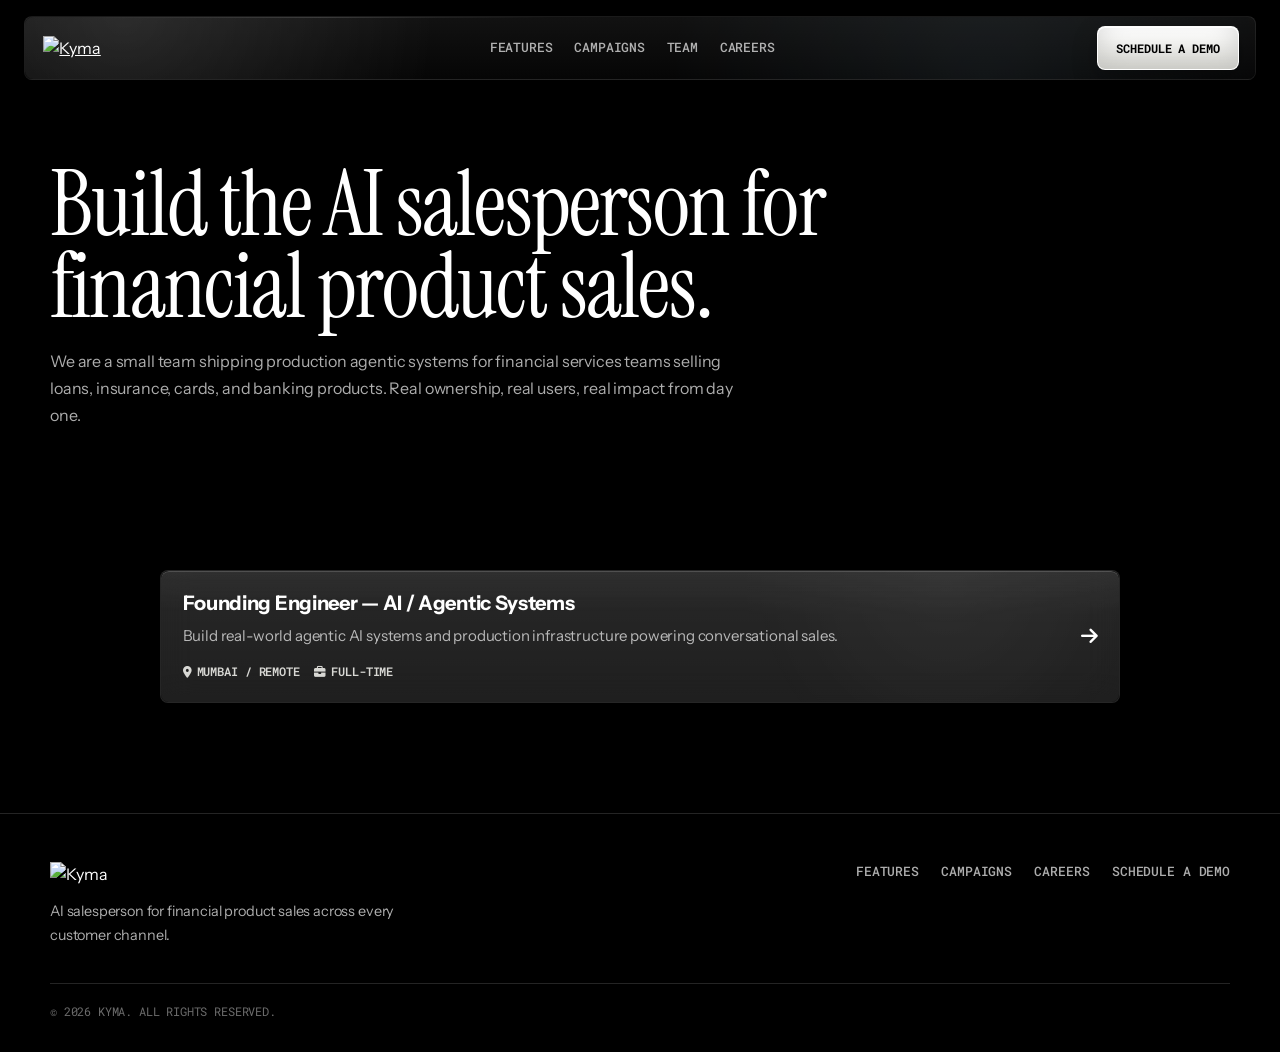
==== commit 4ee4958f: "Add analytics and update careers role" ====
--- a/careers/index.html
+++ b/careers/index.html
@@ -60,13 +60,13 @@
         <section class="roles-section">
             <div class="container">
                 <div class="roles-grid">
-                    <a href="software-engineer-intern/" class="role-card">
+                    <a href="founding-engineer/" class="role-card">
                         <div class="role-info">
-                            <h3>Software Engineer Intern — AI / Agentic Systems</h3>
-                            <p>Build real-world agentic AI systems and production infrastructure powering conversational experiences.</p>
+                            <h3>Founding Engineer — AI / Agentic Systems</h3>
+                            <p>Build real-world agentic AI systems and production infrastructure powering conversational sales.</p>
                             <div class="role-meta">
                                 <span><i class="fas fa-location-dot"></i>Mumbai / Remote</span>
-                                <span><i class="fas fa-briefcase"></i>Internship</span>
+                                <span><i class="fas fa-briefcase"></i>Full-time</span>
                             </div>
                         </div>
                         <div class="role-arrow"><i class="fas fa-arrow-right"></i></div>
@@ -95,26 +95,6 @@
             </div>
         </div>
     </footer>
-    <script>
-        (() => {
-            const navContent = document.querySelector('.nav-content');
-            const navToggle = document.querySelector('.nav-toggle');
-            if (!navContent || !navToggle) return;
-
-            navToggle.addEventListener('click', () => {
-                const isOpen = navContent.classList.toggle('is-open');
-                navToggle.setAttribute('aria-expanded', String(isOpen));
-                navToggle.setAttribute('aria-label', isOpen ? 'Close menu' : 'Open menu');
-            });
-
-            navContent.querySelectorAll('.nav-links a').forEach((link) => {
-                link.addEventListener('click', () => {
-                    navContent.classList.remove('is-open');
-                    navToggle.setAttribute('aria-expanded', 'false');
-                    navToggle.setAttribute('aria-label', 'Open menu');
-                });
-            });
-        })();
-    </script>
+    <script src="../script.js"></script>
 </body>
 </html>
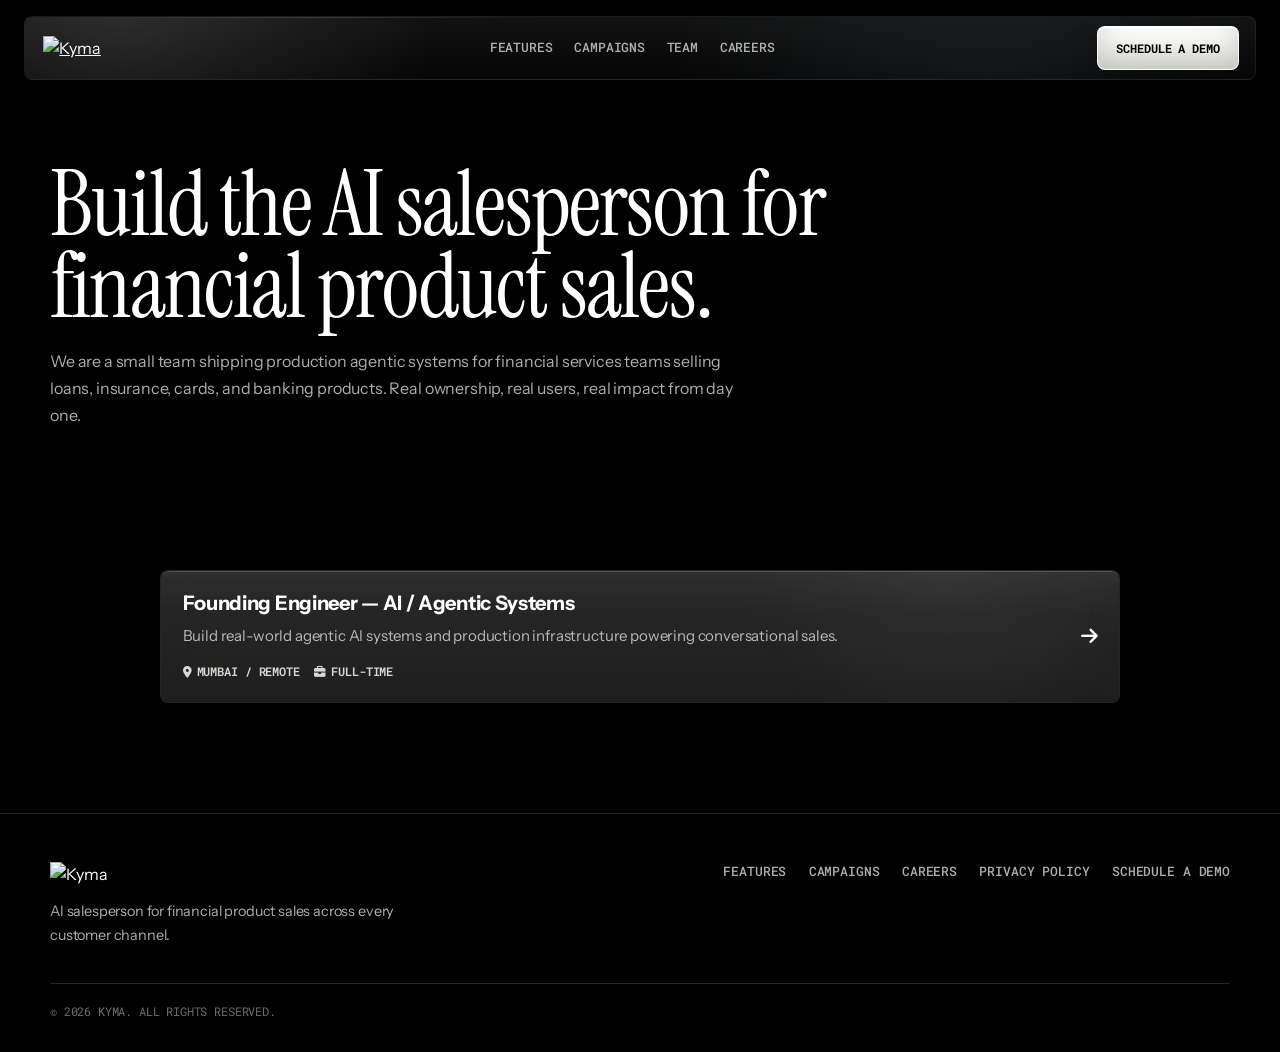
==== commit b8450bf5: "Add privacy policy page and footer links" ====
--- a/careers/index.html
+++ b/careers/index.html
@@ -87,6 +87,7 @@
                     <a href="../#features">Features</a>
                     <a href="../#campaigns">Campaigns</a>
                     <a href="./">Careers</a>
+                    <a href="../privacy-policy.html">Privacy Policy</a>
                     <a href="https://cal.com/kymavatsal/30min" target="_blank" rel="noopener noreferrer">Schedule a Demo</a>
                 </div>
             </div>
--- a/styles.css
+++ b/styles.css
@@ -1501,6 +1501,73 @@
     text-transform: uppercase;
 }
 
+/* Privacy policy */
+.privacy-main {
+    min-height: 100vh;
+    background: var(--black);
+}
+
+.privacy-container {
+    width: min(760px, calc(100% - 40px));
+    margin: 0 auto;
+    padding: 150px 0 110px;
+}
+
+.privacy-header {
+    padding-bottom: 2.5rem;
+    border-bottom: 1px solid var(--line);
+}
+
+.privacy-header h1 {
+    font-size: clamp(3.2rem, 8vw, 6rem);
+    line-height: 0.95;
+}
+
+.privacy-container .privacy-meta {
+    margin-top: 1.4rem;
+    color: var(--muted);
+    font-family: var(--mono);
+    font-size: 0.76rem;
+    letter-spacing: 0;
+    text-transform: uppercase;
+}
+
+.privacy-container section {
+    padding: 2.5rem 0 0;
+}
+
+.privacy-container h2 {
+    margin-bottom: 1rem;
+    font-size: clamp(1.5rem, 3vw, 2rem);
+    line-height: 1.2;
+}
+
+.privacy-container p,
+.privacy-container li {
+    color: var(--muted);
+    font-size: 1rem;
+    line-height: 1.75;
+}
+
+.privacy-container p + p {
+    margin-top: 1rem;
+}
+
+.privacy-container ul {
+    margin-top: 1rem;
+    padding-left: 1.4rem;
+}
+
+.privacy-container li + li {
+    margin-top: 0.65rem;
+}
+
+.privacy-container a {
+    color: var(--white);
+    text-decoration-color: var(--line-strong);
+    text-underline-offset: 4px;
+}
+
 /* Careers */
 .careers-hero,
 .roles-section,
